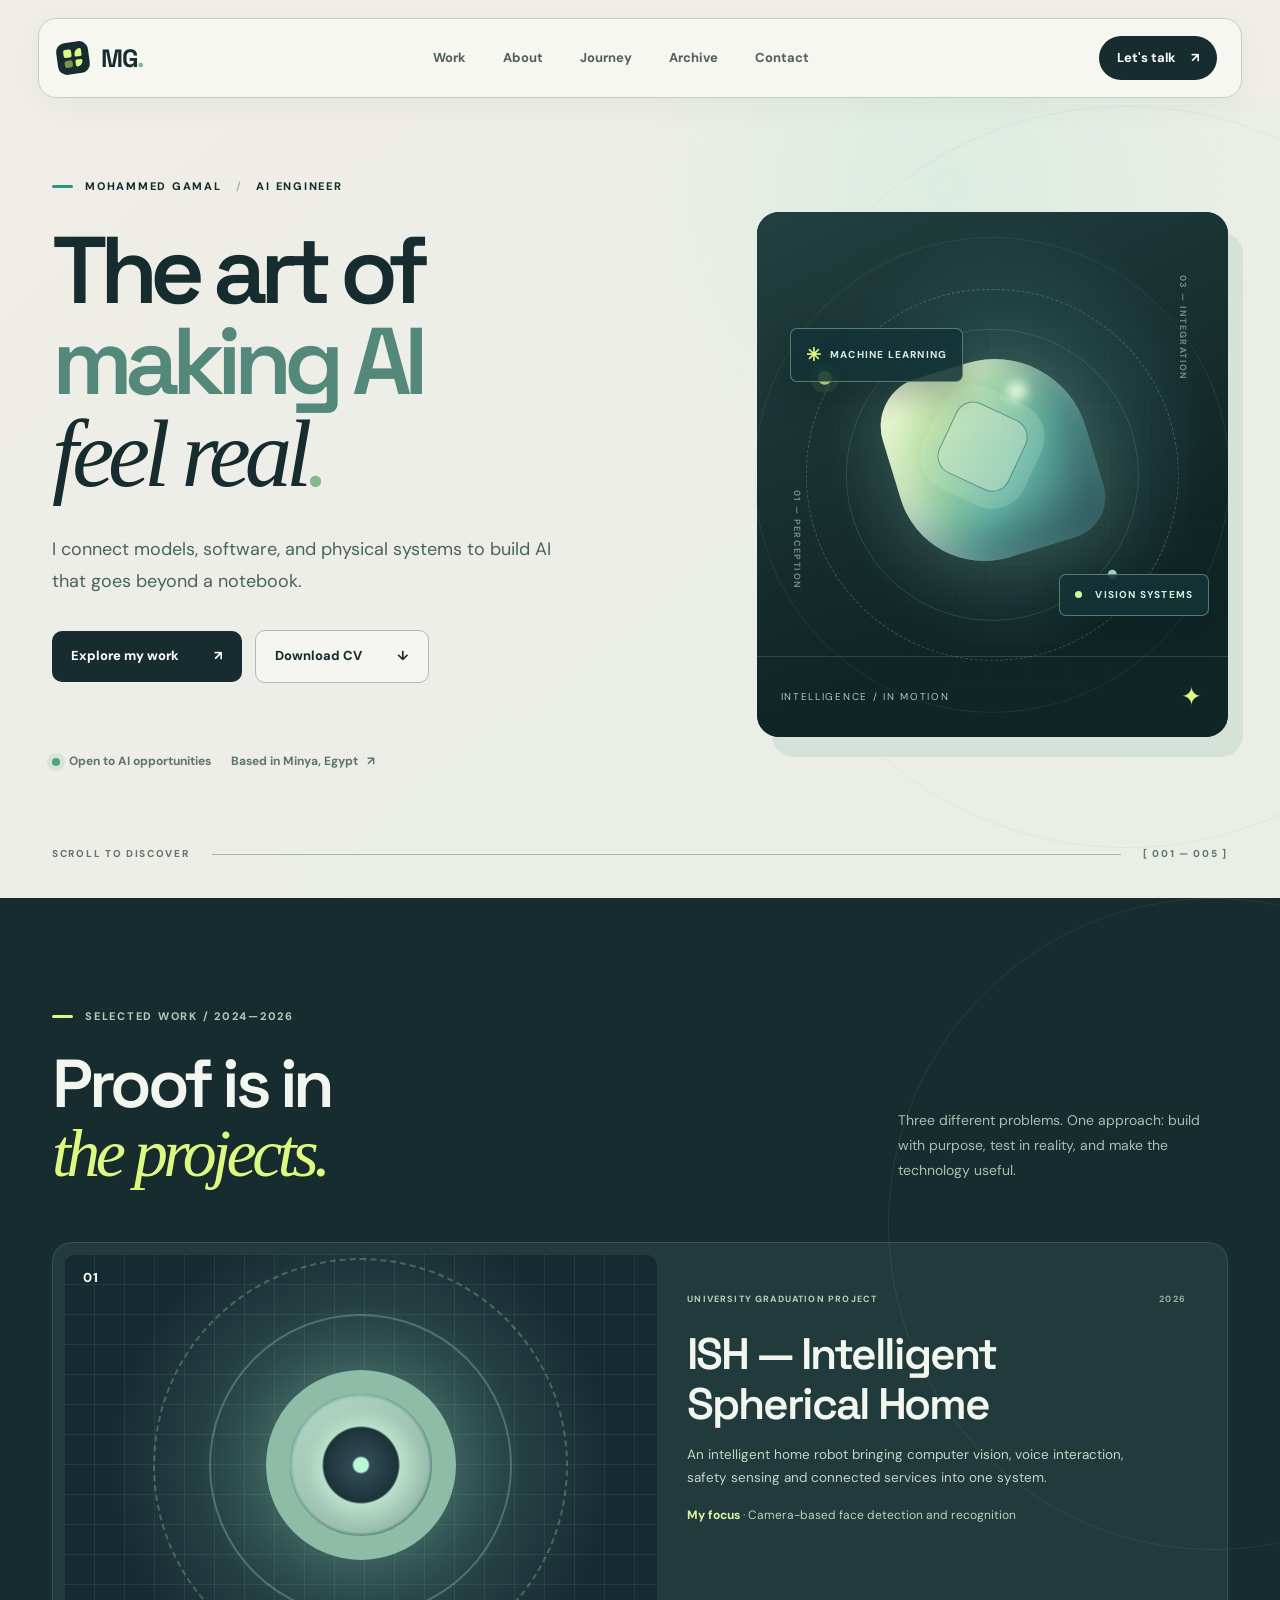
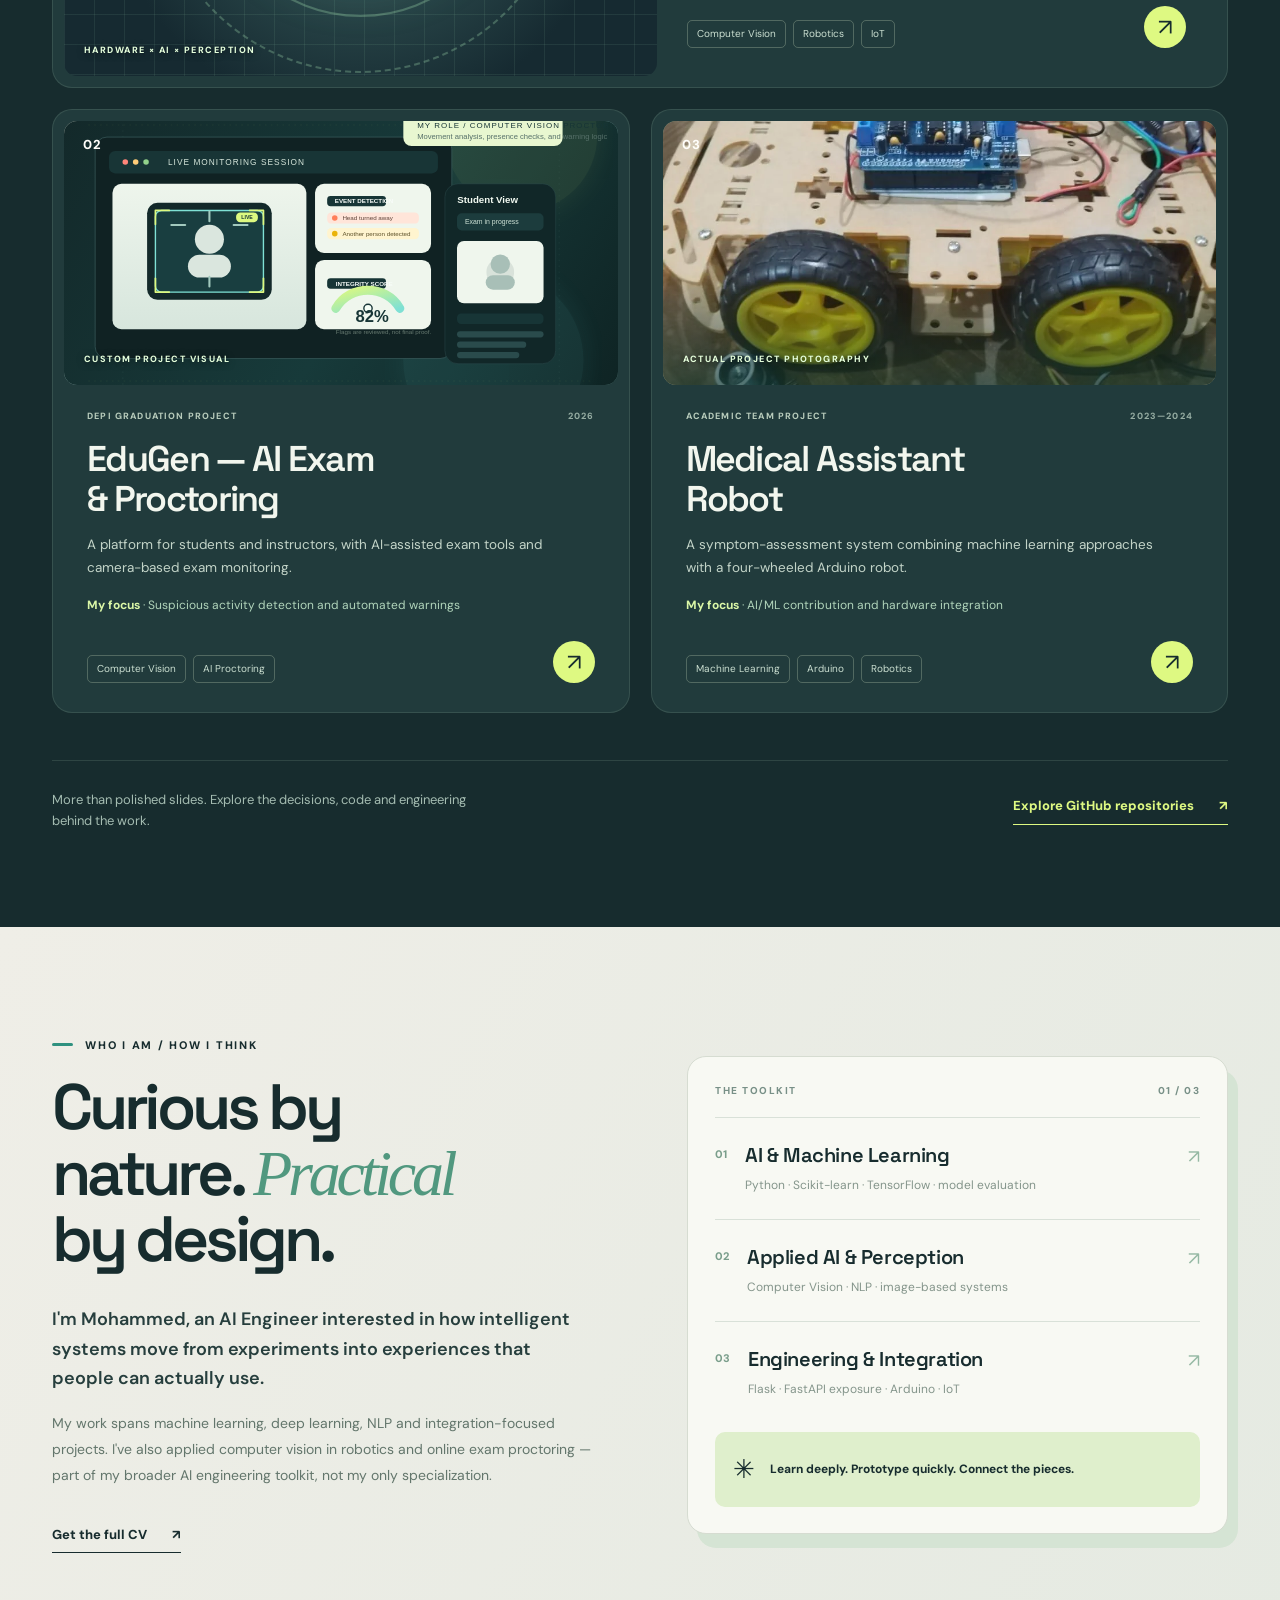
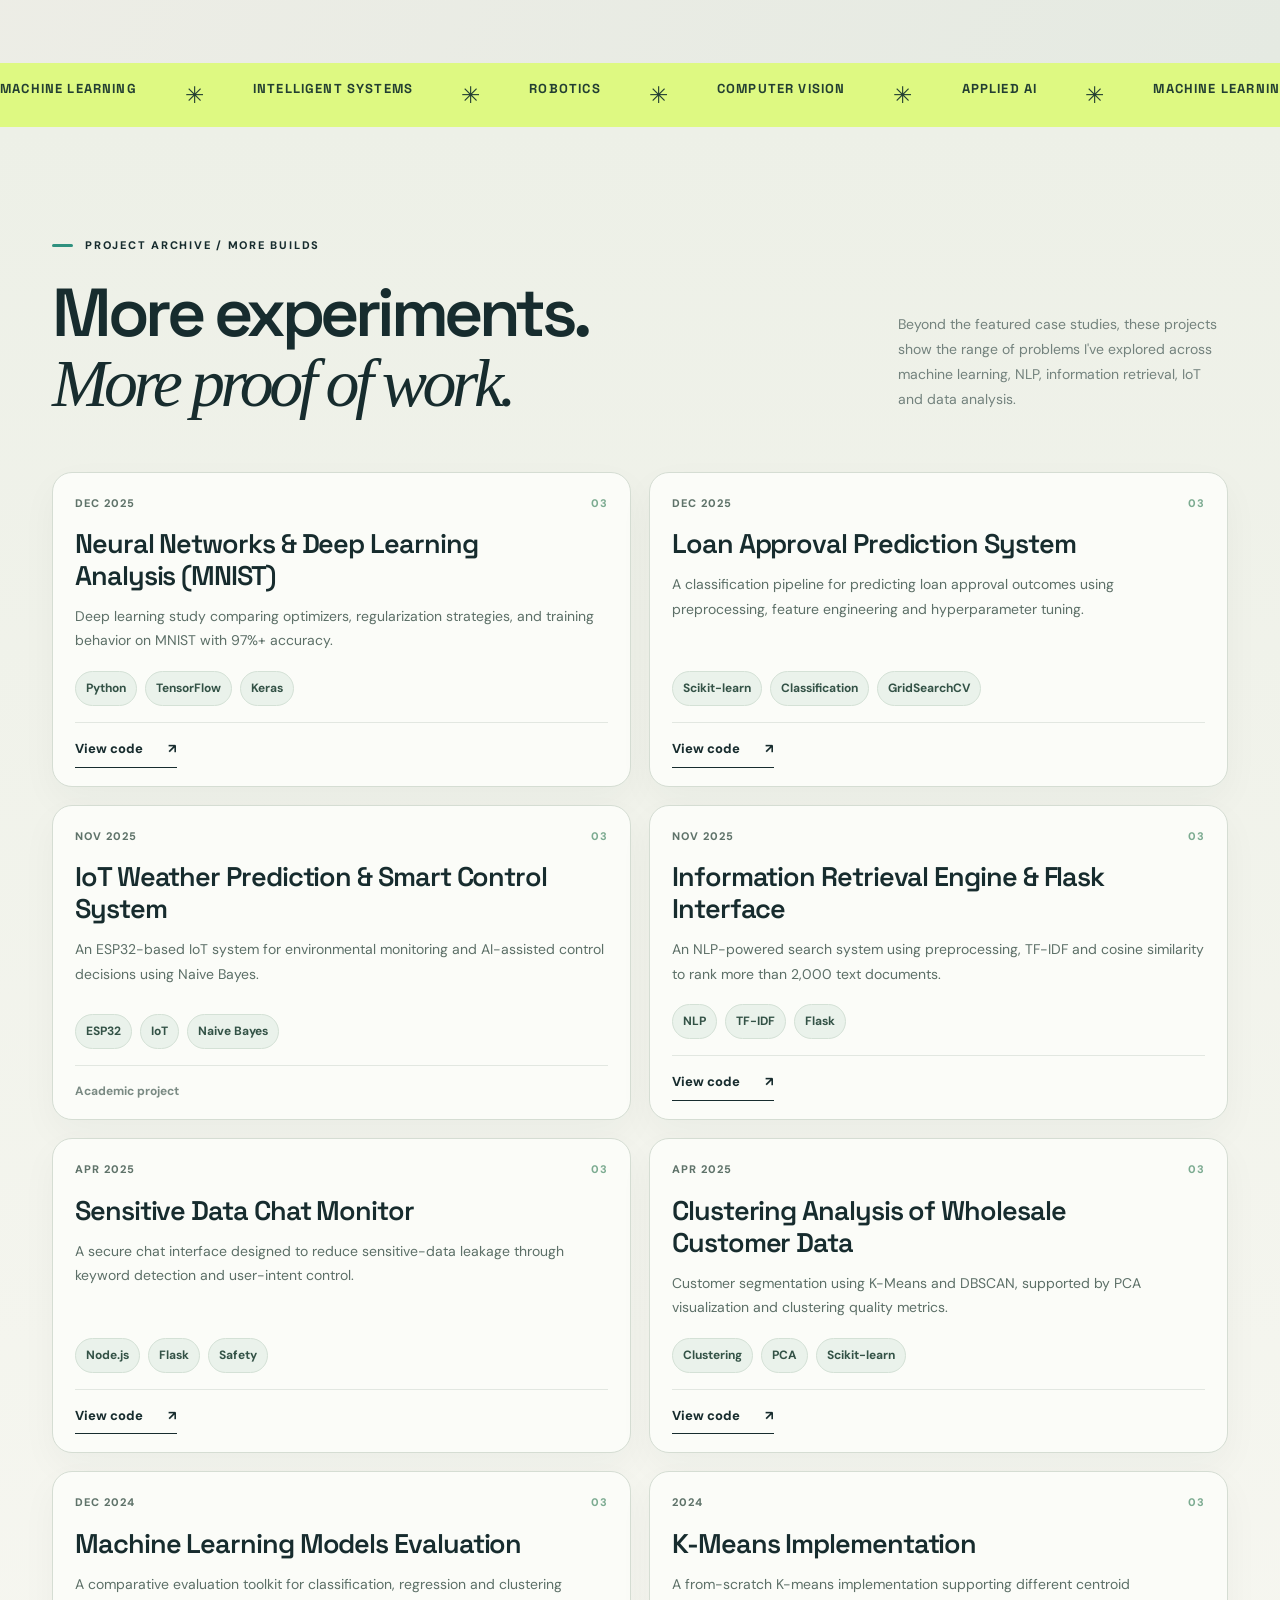
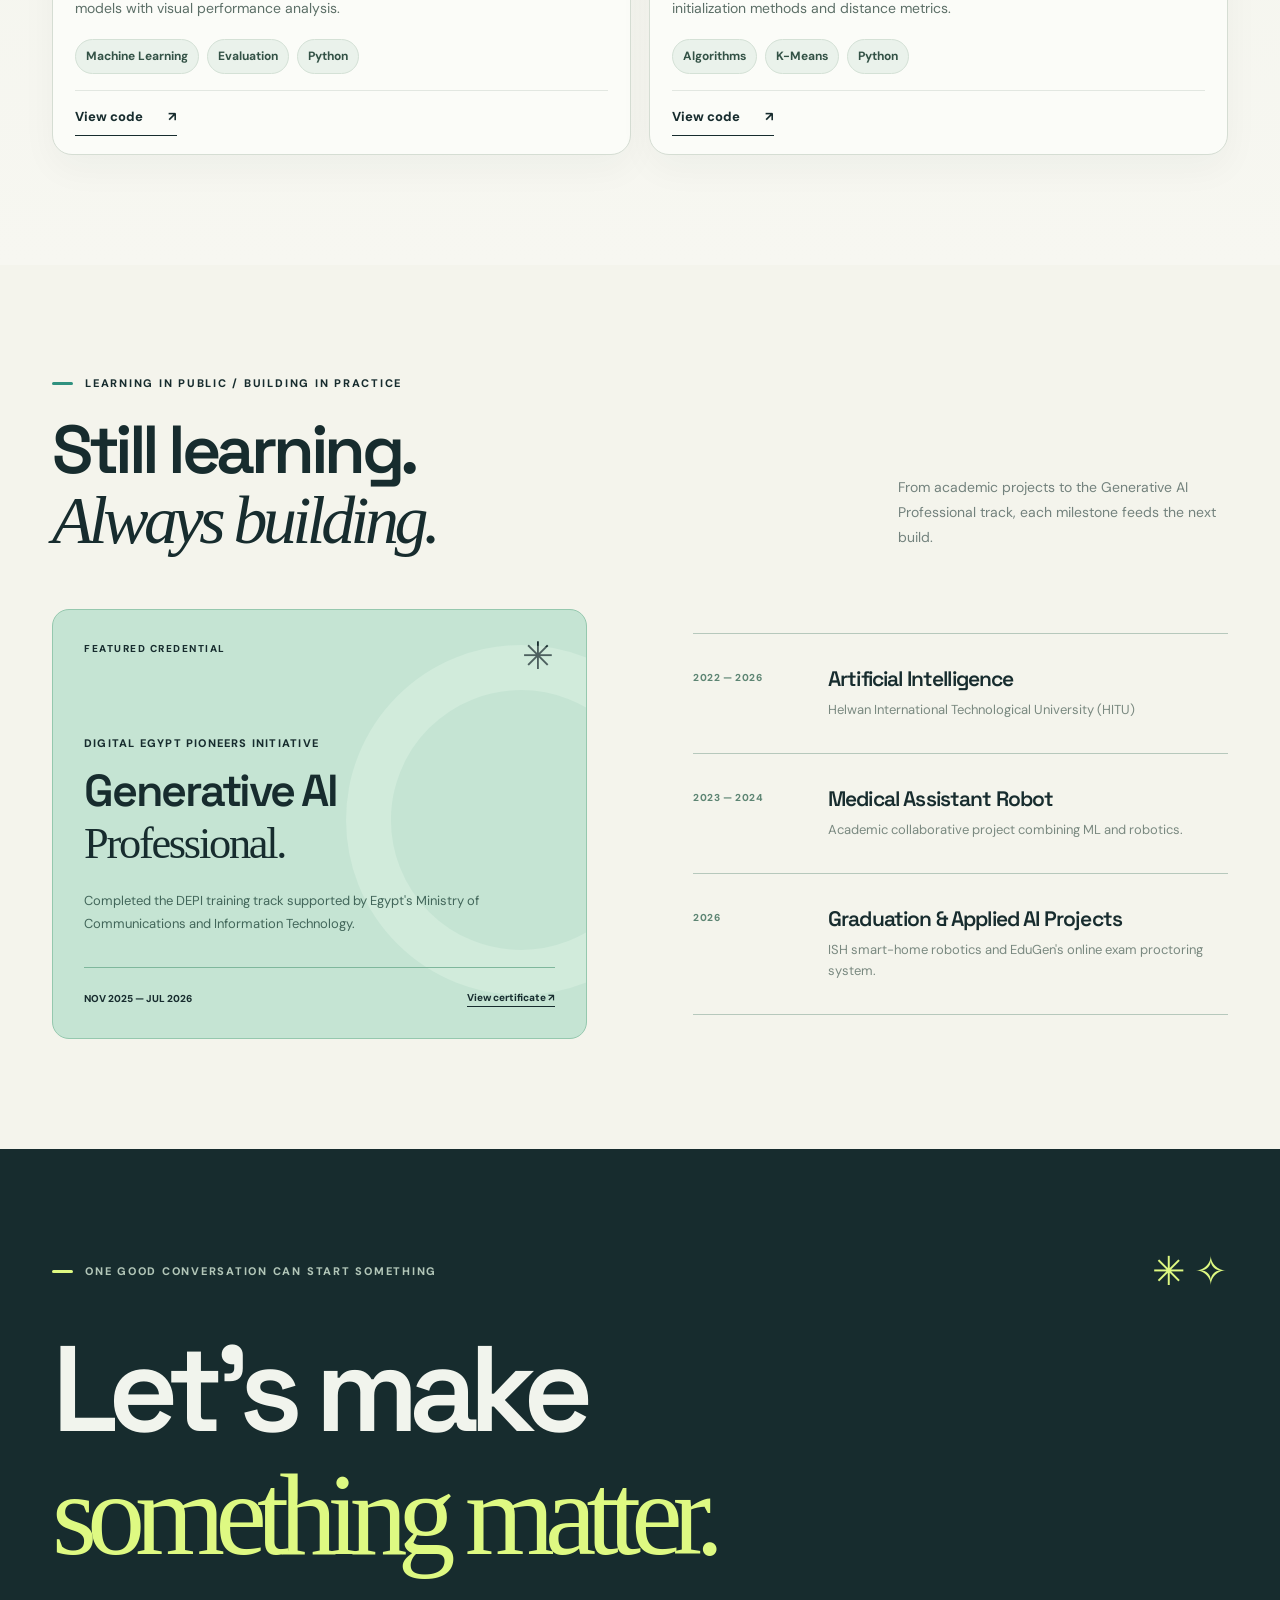
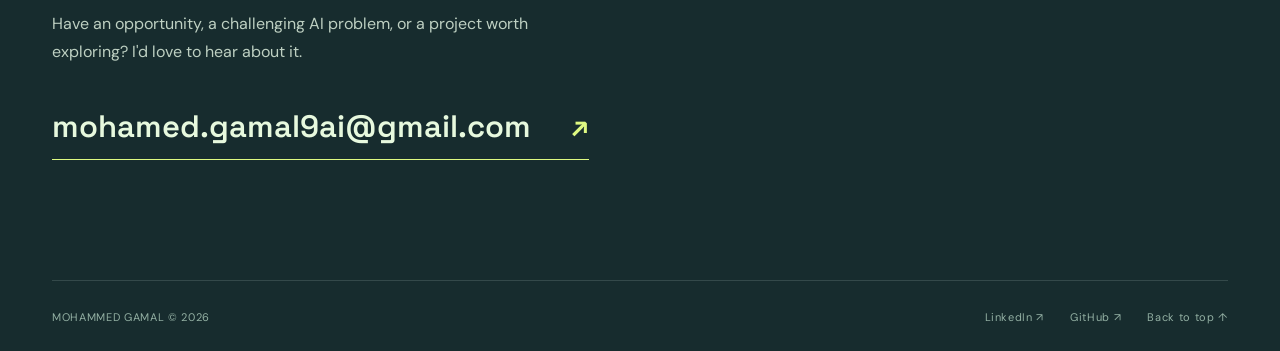
==== index.html @ 8a7399e6 "Add files via upload" ====
<!doctype html>
<html lang="en">
<head>
  <meta charset="utf-8" />
  <meta name="viewport" content="width=device-width, initial-scale=1" />
  <meta name="color-scheme" content="light" />
  <meta name="theme-color" content="#efeee7" />
  <title>Mohammed Gamal — AI Engineer | Selected Work</title>
  <meta name="description" content="Portfolio of Mohammed Gamal, an AI Engineer exploring machine learning, computer vision, applied AI and robotics. Explore ISH, EduGen and Medical Assistant Robot." />
  <meta property="og:title" content="Mohammed Gamal — AI Engineer" />
  <meta property="og:description" content="Making intelligence tangible. Selected projects across machine learning, robotics and applied AI." />
  <link rel="stylesheet" href="styles.css" />
  <script src="script.js" defer></script>
</head>
<body>
  <a href="#main" class="skip-link">Skip to content</a>
  <div class="site-shell" id="top">
    <header class="topbar" id="topbar">
      <a href="#top" class="identity" aria-label="Mohammed Gamal — back to top"><span class="identity-icon" aria-hidden="true"><i></i><i></i><i></i><i></i></span><span>MG<span class="identity-period">.</span></span></a>
      <nav class="main-nav" aria-label="Main navigation" id="main-nav">
        <a href="#work" class="nav-anchor">Work</a>
        <a href="#about" class="nav-anchor">About</a>
        <a href="#journey" class="nav-anchor">Journey</a>
        <a href="#archive" class="nav-anchor">Archive</a>
        <a href="#contact" class="nav-anchor">Contact</a>
      </nav>
      <a class="nav-cta" href="mailto:mohamed.gamal9ai@gmail.com?subject=Let's%20connect%20%E2%80%94%20Portfolio">Let's talk <span aria-hidden="true">↗</span></a>
      <button class="nav-menu" id="nav-menu" type="button" aria-label="Open navigation" aria-expanded="false" aria-controls="main-nav"><span></span><span></span></button>
    </header>

    <main id="main">
      <section class="hero section-pad" aria-labelledby="hero-title">
        <div class="hero-halo" aria-hidden="true"></div>
        <div class="hero-layout content-wrap">
          <div class="hero-copy">
            <p class="eyebrow"><span class="eyebrow-bar" aria-hidden="true"></span> MOHAMMED GAMAL <span class="eyebrow-divider">/</span> AI ENGINEER</p>
            <h1 id="hero-title">The art of<br/><span class="hero-h1-stroke">making AI</span><br/><em>feel real<span class="special-dot">.</span></em></h1>
            <p class="hero-lead">I connect models, software, and physical systems to build AI that goes beyond a notebook.</p>
            <div class="hero-actions"><a class="button button-dark" href="#work">Explore my work <span aria-hidden="true">↗</span></a><a class="button button-ghost" href="assets/Mohammed_Gamal_CV.pdf" download>Download CV <span aria-hidden="true">↓</span></a></div>
            <div class="hero-meta"><span><span class="status-pulse" aria-hidden="true"></span> Open to AI opportunities</span><span>Based in Minya, Egypt <span aria-hidden="true">↗</span></span></div>
          </div>
          <div class="hero-stage" aria-label="Decorative visualization of connected AI capabilities">
            <div class="hero-stage-grid" aria-hidden="true"></div>
            <div class="orbital orbital-one" aria-hidden="true"></div><div class="orbital orbital-two" aria-hidden="true"></div><div class="orbital orbital-three" aria-hidden="true"></div>
            <div class="central-shape" aria-hidden="true"><div class="shape-core"></div><div class="shape-glint"></div></div>
            <div class="stage-node stage-node-topleft"><span class="mini-cross">✳</span> MACHINE LEARNING</div>
            <div class="stage-node stage-node-bottomright"><span class="stage-node-dot"></span> VISION SYSTEMS</div>
            <div class="stage-coordinate stage-coordinate-left">01 — PERCEPTION</div><div class="stage-coordinate stage-coordinate-right">03 — INTEGRATION</div>
            <div class="stage-foot"><span>INTELLIGENCE / IN MOTION</span><span class="stage-symbol">✦</span></div>
          </div>
        </div>
        <div class="hero-baseline content-wrap"><span>SCROLL TO DISCOVER</span><span class="line-arrow" aria-hidden="true"></span><span class="hero-index">[ 001 — 005 ]</span></div>
      </section>

      <section class="work dark-zone section-pad" id="work" aria-labelledby="work-title">
        <div class="content-wrap">
          <div class="section-heading section-heading-light"><div><p class="eyebrow eyebrow-light"><span class="eyebrow-bar"></span> SELECTED WORK / 2024—2026</p><h2 id="work-title">Proof is in<br/><em>the projects.</em></h2></div><p>Three different problems. One approach: build with purpose, test in reality, and make the technology useful.</p></div>
          <div class="project-grid">
            <article class="featured-project feature-hero fade-up">
              <a class="feature-art ish-art" href="projects/ish.html" aria-label="Read ISH case study"><div class="art-grid" aria-hidden="true"></div><img src="https://raw.githubusercontent.com/Mohammed-Gamal-1/ISH-Intelligent-Spherical-Home/main/docs/assets/ish-prototype.jpg" alt="ISH intelligent spherical home robot prototype" loading="lazy" onerror="this.style.display='none'" /><div class="project-art-fallback" aria-hidden="true"><span class="ring ring-a"></span><span class="ring ring-b"></span><span class="device-eye"></span></div><span class="art-numeral">01</span><span class="art-label">HARDWARE × AI × PERCEPTION</span></a>
              <div class="project-info"><div class="project-info-top"><span class="project-label">UNIVERSITY GRADUATION PROJECT</span><span class="project-date">2026</span></div><h3>ISH — Intelligent<br/>Spherical Home</h3><p>An intelligent home robot bringing computer vision, voice interaction, safety sensing and connected services into one system.</p><p class="role-note"><strong>My focus</strong> · Camera-based face detection and recognition</p><div class="project-bottom"><div class="tag-row"><span>Computer Vision</span><span>Robotics</span><span>IoT</span></div><a href="projects/ish.html" class="circle-link" aria-label="See ISH case study">↗</a></div></div>
            </article>
            <article class="featured-project fade-up">
              <a href="projects/edugen.html" class="feature-art proctor-art" aria-label="Read EduGen case study"><img src="assets/edugen-proctoring.svg" alt="EduGen AI proctoring visual showing student monitoring, alerts, and integrity scoring" loading="lazy" /><span class="art-label">CUSTOM PROJECT VISUAL</span><span class="art-numeral">02</span></a>
              <div class="project-info"><div class="project-info-top"><span class="project-label">DEPI GRADUATION PROJECT</span><span class="project-date">2026</span></div><h3>EduGen — AI Exam<br/>& Proctoring</h3><p>A platform for students and instructors, with AI-assisted exam tools and camera-based exam monitoring.</p><p class="role-note"><strong>My focus</strong> · Suspicious activity detection and automated warnings</p><div class="project-bottom"><div class="tag-row"><span>Computer Vision</span><span>AI Proctoring</span></div><a href="projects/edugen.html" class="circle-link" aria-label="See EduGen case study">↗</a></div></div>
            </article>
            <article class="featured-project fade-up">
              <a href="projects/medical.html" class="feature-art medical-art" aria-label="Read Medical Assistant case study"><img src="assets/med-robot-build.webp" alt="Actual four-wheeled Medical Assistant Robot prototype during assembly" loading="lazy" /><span class="art-numeral">03</span><span class="art-label">ACTUAL PROJECT PHOTOGRAPHY</span></a>
              <div class="project-info"><div class="project-info-top"><span class="project-label">ACADEMIC TEAM PROJECT</span><span class="project-date">2023—2024</span></div><h3>Medical Assistant<br/>Robot</h3><p>A symptom-assessment system combining machine learning approaches with a four-wheeled Arduino robot.</p><p class="role-note"><strong>My focus</strong> · AI/ML contribution and hardware integration</p><div class="project-bottom"><div class="tag-row"><span>Machine Learning</span><span>Arduino</span><span>Robotics</span></div><a href="projects/medical.html" class="circle-link" aria-label="See Medical Assistant case study">↗</a></div></div>
            </article>
          </div>
          <div class="work-footer"><p>More than polished slides. Explore the decisions, code and engineering behind the work.</p><a class="inline-link light-link" href="https://github.com/Mohammed-Gamal-1" target="_blank" rel="noopener noreferrer">Explore GitHub repositories <span aria-hidden="true">↗</span></a></div>
        </div>
      </section>

      <section class="about section-pad" id="about" aria-labelledby="about-title"><div class="content-wrap about-layout"><div class="about-intro"><p class="eyebrow"><span class="eyebrow-bar"></span> WHO I AM / HOW I THINK</p><h2 id="about-title">Curious by<br/>nature. <em>Practical</em><br/>by design.</h2><p class="body-large">I'm Mohammed, an AI Engineer interested in how intelligent systems move from experiments into experiences that people can actually use.</p><p>My work spans machine learning, deep learning, NLP and integration-focused projects. I've also applied computer vision in robotics and online exam proctoring — part of my broader AI engineering toolkit, not my only specialization.</p><a class="inline-link" href="assets/Mohammed_Gamal_CV.pdf" download>Get the full CV <span aria-hidden="true">↗</span></a></div><div class="skills-panel fade-up"><div class="skills-panel-top"><span>THE TOOLKIT</span><span>01 / 03</span></div><div class="skill-line"><span>01</span><div><h3>AI & Machine Learning</h3><p>Python · Scikit-learn · TensorFlow · model evaluation</p></div><span class="skill-arrow">↗</span></div><div class="skill-line"><span>02</span><div><h3>Applied AI & Perception</h3><p>Computer Vision · NLP · image-based systems</p></div><span class="skill-arrow">↗</span></div><div class="skill-line"><span>03</span><div><h3>Engineering & Integration</h3><p>Flask · FastAPI exposure · Arduino · IoT</p></div><span class="skill-arrow">↗</span></div><div class="skills-endnote"><span class="sparkle">✳</span><p>Learn deeply. Prototype quickly. Connect the pieces.</p></div></div></div></section>

      <section class="ticker" aria-label="Core interests"><div class="ticker-track" aria-hidden="true">MACHINE LEARNING <b>✳</b> INTELLIGENT SYSTEMS <b>✳</b> ROBOTICS <b>✳</b> COMPUTER VISION <b>✳</b> APPLIED AI <b>✳</b> MACHINE LEARNING <b>✳</b> INTELLIGENT SYSTEMS <b>✳</b> ROBOTICS <b>✳</b> COMPUTER VISION <b>✳</b> APPLIED AI <b>✳</b></div></section>


      <section class="archive section-pad" id="archive" aria-labelledby="archive-title"><div class="content-wrap"><div class="section-heading"><div><p class="eyebrow"><span class="eyebrow-bar"></span> PROJECT ARCHIVE / MORE BUILDS</p><h2 id="archive-title">More experiments.<br/><em>More proof of work.</em></h2></div><p>Beyond the featured case studies, these projects show the range of problems I've explored across machine learning, NLP, information retrieval, IoT and data analysis.</p></div><div class="archive-grid">
<article class="archive-card fade-up"><div class="archive-card-top"><span>Dec 2025</span><span class="archive-count">03</span></div><h3>Neural Networks &amp; Deep Learning Analysis (MNIST)</h3><p>Deep learning study comparing optimizers, regularization strategies, and training behavior on MNIST with 97%+ accuracy.</p><div class="archive-tags"><span>Python</span><span>TensorFlow</span><span>Keras</span></div><div class="archive-actions"><a class="inline-link" href="https://github.com/Mohammed-Gamal-1/Neural_Networks_Tasks" target="_blank" rel="noopener noreferrer">View code <span aria-hidden="true">↗</span></a></div></article>
<article class="archive-card fade-up"><div class="archive-card-top"><span>Dec 2025</span><span class="archive-count">03</span></div><h3>Loan Approval Prediction System</h3><p>A classification pipeline for predicting loan approval outcomes using preprocessing, feature engineering and hyperparameter tuning.</p><div class="archive-tags"><span>Scikit-learn</span><span>Classification</span><span>GridSearchCV</span></div><div class="archive-actions"><a class="inline-link" href="https://github.com/Mohammed-Gamal-1/Loan_Prediction_Project" target="_blank" rel="noopener noreferrer">View code <span aria-hidden="true">↗</span></a></div></article>
<article class="archive-card fade-up"><div class="archive-card-top"><span>Nov 2025</span><span class="archive-count">03</span></div><h3>IoT Weather Prediction &amp; Smart Control System</h3><p>An ESP32-based IoT system for environmental monitoring and AI-assisted control decisions using Naive Bayes.</p><div class="archive-tags"><span>ESP32</span><span>IoT</span><span>Naive Bayes</span></div><div class="archive-actions"><span class="archive-note">Academic project</span></div></article>
<article class="archive-card fade-up"><div class="archive-card-top"><span>Nov 2025</span><span class="archive-count">03</span></div><h3>Information Retrieval Engine &amp; Flask Interface</h3><p>An NLP-powered search system using preprocessing, TF-IDF and cosine similarity to rank more than 2,000 text documents.</p><div class="archive-tags"><span>NLP</span><span>TF-IDF</span><span>Flask</span></div><div class="archive-actions"><a class="inline-link" href="https://github.com/Amr-Belal-77/information-retrieval-gensim" target="_blank" rel="noopener noreferrer">View code <span aria-hidden="true">↗</span></a></div></article>
<article class="archive-card fade-up"><div class="archive-card-top"><span>Apr 2025</span><span class="archive-count">03</span></div><h3>Sensitive Data Chat Monitor</h3><p>A secure chat interface designed to reduce sensitive-data leakage through keyword detection and user-intent control.</p><div class="archive-tags"><span>Node.js</span><span>Flask</span><span>Safety</span></div><div class="archive-actions"><a class="inline-link" href="https://github.com/Amr-Belal-77/sensitive-data-monitor" target="_blank" rel="noopener noreferrer">View code <span aria-hidden="true">↗</span></a></div></article>
<article class="archive-card fade-up"><div class="archive-card-top"><span>Apr 2025</span><span class="archive-count">03</span></div><h3>Clustering Analysis of Wholesale Customer Data</h3><p>Customer segmentation using K-Means and DBSCAN, supported by PCA visualization and clustering quality metrics.</p><div class="archive-tags"><span>Clustering</span><span>PCA</span><span>Scikit-learn</span></div><div class="archive-actions"><a class="inline-link" href="https://github.com/Amr-Belal-77/Wholesale_clustering/tree/main" target="_blank" rel="noopener noreferrer">View code <span aria-hidden="true">↗</span></a></div></article>
<article class="archive-card fade-up"><div class="archive-card-top"><span>Dec 2024</span><span class="archive-count">03</span></div><h3>Machine Learning Models Evaluation</h3><p>A comparative evaluation toolkit for classification, regression and clustering models with visual performance analysis.</p><div class="archive-tags"><span>Machine Learning</span><span>Evaluation</span><span>Python</span></div><div class="archive-actions"><a class="inline-link" href="https://github.com/Amr-Belal-77/Machine-Learning-Models-Evaluation-.git" target="_blank" rel="noopener noreferrer">View code <span aria-hidden="true">↗</span></a></div></article>
<article class="archive-card fade-up"><div class="archive-card-top"><span>2024</span><span class="archive-count">03</span></div><h3>K-Means Implementation</h3><p>A from-scratch K-means implementation supporting different centroid initialization methods and distance metrics.</p><div class="archive-tags"><span>Algorithms</span><span>K-Means</span><span>Python</span></div><div class="archive-actions"><a class="inline-link" href="https://github.com/Amr-Belal-77/K-means-implementation.git" target="_blank" rel="noopener noreferrer">View code <span aria-hidden="true">↗</span></a></div></article>
</div></div></section>

      <section class="journey section-pad" id="journey" aria-labelledby="journey-title"><div class="content-wrap"><div class="section-heading"><div><p class="eyebrow"><span class="eyebrow-bar"></span> LEARNING IN PUBLIC / BUILDING IN PRACTICE</p><h2 id="journey-title">Still learning.<br/><em>Always building.</em></h2></div><p>From academic projects to the Generative AI Professional track, each milestone feeds the next build.</p></div><div class="journey-layout"><div class="credential-card fade-up"><div class="credential-top"><span>FEATURED CREDENTIAL</span><span class="asterisk">✳</span></div><p class="credential-program">DIGITAL EGYPT PIONEERS INITIATIVE</p><h3>Generative AI<br/><em>Professional.</em></h3><p>Completed the DEPI training track supported by Egypt's Ministry of Communications and Information Technology.</p><div class="credential-bottom"><span>NOV 2025 — JUL 2026</span><a href="assets/Mohammed_Gamal_DEPI_Certificate.pdf" target="_blank" rel="noopener noreferrer">View certificate ↗</a></div></div><div class="timeline"><div class="timeline-entry"><div class="time-meta">2022 — 2026</div><div class="time-body"><h3>Artificial Intelligence</h3><p>Helwan International Technological University (HITU)</p></div></div><div class="timeline-entry"><div class="time-meta">2023 — 2024</div><div class="time-body"><h3>Medical Assistant Robot</h3><p>Academic collaborative project combining ML and robotics.</p></div></div><div class="timeline-entry"><div class="time-meta">2026</div><div class="time-body"><h3>Graduation & Applied AI Projects</h3><p>ISH smart-home robotics and EduGen's online exam proctoring system.</p></div></div></div></div></div></section>

      <section class="contact section-pad" id="contact" aria-labelledby="contact-title"><div class="content-wrap contact-content"><div class="contact-top"><p class="eyebrow eyebrow-light"><span class="eyebrow-bar"></span> ONE GOOD CONVERSATION CAN START SOMETHING</p><div class="contact-stars" aria-hidden="true">✳ ✧</div></div><h2 id="contact-title">Let's make<br/><em>something matter.</em></h2><p>Have an opportunity, a challenging AI problem, or a project worth exploring? I'd love to hear about it.</p><a href="mailto:mohamed.gamal9ai@gmail.com?subject=Let's%20connect%20%E2%80%94%20Portfolio" class="contact-email">mohamed.gamal9ai@gmail.com <span aria-hidden="true">↗</span></a><div class="contact-foot"><span>MOHAMMED GAMAL © <span id="year">2026</span></span><div><a target="_blank" rel="noopener noreferrer" href="https://www.linkedin.com/in/m0hammed-gamal/">LinkedIn ↗</a><a target="_blank" rel="noopener noreferrer" href="https://github.com/Mohammed-Gamal-1">GitHub ↗</a><a href="#top">Back to top ↑</a></div></div></div></section>
    </main>
  </div>
</body>
</html>
---- styles.css ----
@import url('https://fonts.googleapis.com/css2?family=DM+Sans:wght@400;500;600;700&family=Space+Grotesk:wght@400;500;600;700&display=swap');
:root{--paper:#efeee7;--paper2:#e8eae1;--ink:#172c2e;--ink2:#21393a;--muted:#687671;--line:#cfd3c9;--lime:#def982;--mint:#acd7c8;--orange:#ffb879;--white:#fffefa;--display:'Space Grotesk','Arial Narrow',Arial,sans-serif;--body:'DM Sans',Arial,sans-serif}
*{box-sizing:border-box}html{scroll-behavior:smooth}body{margin:0;background:var(--paper);color:var(--ink);font-family:var(--body);font-size:16px;line-height:1.6}img{max-width:100%;height:auto}a{color:inherit;text-decoration:none}button{font:inherit}::selection{background:var(--lime);color:var(--ink)}:focus-visible{outline:3px solid #6ca96d;outline-offset:4px}p,h1,h2,h3,h4{margin:0}.content-wrap{width:min(1280px,calc(100% - 104px));margin-inline:auto}.section-pad{padding-block:110px}.skip-link{position:fixed;z-index:500;top:-100px;left:15px;background:var(--lime);padding:10px 16px}.skip-link:focus{top:15px}.site-shell{overflow:hidden}.topbar{position:relative;z-index:30;display:flex;align-items:center;justify-content:space-between;gap:28px;width:min(1310px,calc(100% - 76px));height:80px;margin:18px auto 0;padding:0 24px 0 18px;border:1px solid #c5cec5;border-radius:18px;background:#f7f8f2df;box-shadow:0 7px 34px #1736380b;backdrop-filter:blur(16px)}.identity{font:700 25px/1 var(--display);letter-spacing:-1.4px;display:flex;align-items:center;gap:12px}.identity-period{color:#75b89a}.identity-icon{position:relative;width:32px;height:32px;background:var(--ink);border-radius:9px;display:grid;grid-template-columns:repeat(2,1fr);gap:3px;padding:7px;transform:rotate(-8deg)}.identity-icon i{width:100%;height:100%;background:var(--lime);border-radius:2px}.identity-icon i:nth-child(2){border-radius:7px 2px 2px 2px}.identity-icon i:nth-child(3){opacity:.5}.identity-icon i:nth-child(4){border-radius:2px 2px 7px 2px}.main-nav{display:flex;gap:37px;align-items:center}.main-nav a{font-size:13px;color:#4f605b;font-weight:700;transition:color .2s}.main-nav a:hover{color:var(--ink)}.nav-cta{font-size:13px;font-weight:700;padding:12px 18px;border-radius:99px;background:var(--ink);color:white;transition:transform .2s,background .2s}.nav-cta:hover{background:#315c56;transform:translateY(-2px)}.nav-cta span{margin-left:12px}.nav-menu{display:none;background:transparent;border:0;width:39px;height:39px;cursor:pointer}.nav-menu span{display:block;height:2px;background:var(--ink);margin:7px 0}
/* HERO */
.hero{position:relative;padding-top:80px;padding-bottom:36px;background:radial-gradient(circle at 74% 11%,#dcece1 0,transparent 27%),linear-gradient(140deg,#efeee7,#e9eee7 90%)}.hero-halo{position:absolute;right:-17%;top:1%;width:58%;aspect-ratio:1;border:1px solid #9faeaa22;border-radius:50%;pointer-events:none}.hero-layout{display:grid;grid-template-columns:1.17fr .83fr;gap:40px;align-items:center}.hero-copy{position:relative;z-index:2}.eyebrow{display:flex;align-items:center;gap:12px;letter-spacing:.16em;font-size:11px;line-height:1.5;font-weight:800;text-transform:uppercase}.eyebrow-bar{display:inline-block;width:21px;height:3px;background:#2f917f;border-radius:100px;flex-shrink:0}.eyebrow-divider{opacity:.3;margin:0 2px}.hero h1{font-family:var(--display);font-weight:600;font-size:clamp(66px,7.4vw,116px);line-height:.97;letter-spacing:-.085em;margin:30px 0 33px}.hero-h1-stroke{color:#54887a}.hero h1 em{font-family:Georgia,serif;font-weight:400;letter-spacing:-.065em}.special-dot{color:#80b98c}.hero-lead{font-size:18px;line-height:1.75;color:#49635e;max-width:500px}.hero-actions{display:flex;gap:13px;align-items:center;flex-wrap:wrap;margin-top:33px}.button{display:inline-flex;align-items:center;justify-content:space-between;gap:35px;font-size:13px;font-weight:800;padding:15px 19px;border-radius:10px;transition:transform .2s,background .2s}.button:hover{transform:translateY(-3px)}.button-dark{background:var(--ink);color:white}.button-dark:hover{background:#285456}.button-ghost{border:1px solid #b0bcb3;background:#f5f6f1}.button-ghost:hover{background:white}.hero-meta{display:flex;flex-wrap:wrap;gap:20px;margin-top:69px;font-size:12px;font-weight:700;color:#5e746c}.hero-meta>span{display:inline-flex;align-items:center;gap:9px}.status-pulse{background:#4ea87b;width:8px;height:8px;border-radius:100%;box-shadow:0 0 0 5px #4ea87b22;animation:pulse 2.3s ease-in-out infinite}.hero-stage{position:relative;background:var(--ink);height:min(560px,41vw);min-height:465px;overflow:hidden;border-radius:22px;isolation:isolate;box-shadow:15px 20px 0 #d6e1d7}.hero-stage:before{content:"";inset:0;position:absolute;background:radial-gradient(ellipse at 55% 43%,#2d5556 1%,transparent 52%),linear-gradient(155deg,#21403f,#102526 68%)}.hero-stage-grid{position:absolute;inset:0;background-image:linear-gradient(#b6d4c70c 1px,transparent 1px),linear-gradient(90deg,#b6d4c70c 1px,transparent 1px);background-size:39px 39px;mask-image:radial-gradient(circle at 55% 47%,black,transparent 72%)}.orbital{position:absolute;border:1px solid #9fccc04d;border-radius:50%;top:50%;left:50%;transform:translate(-50%,-50%);aspect-ratio:1}.orbital-one{width:79%;animation:spin 32s linear infinite;border-style:dashed}.orbital-two{width:62%;border-color:#9dcbc22a;animation:spin 27s linear reverse infinite}.orbital-three{width:101%;border-color:#9dcbc219}.orbital-one:after{content:"";position:absolute;left:3%;top:22%;width:14px;height:14px;background:var(--lime);border-radius:50%;box-shadow:0 0 0 8px #def98218}.orbital-two:after{content:"";position:absolute;right:7%;bottom:14%;width:9px;height:9px;background:#a7d8c5;border-radius:50%}.central-shape{width:42%;aspect-ratio:1;position:absolute;left:50%;top:47%;transform:translate(-50%,-50%) rotate(-17deg);border-radius:25% 48% 21% 44%;background:linear-gradient(138deg,#f0ffc0 0%,#b4dca0 27%,#64b3a5 61%,#315e69 100%);box-shadow:0 0 70px #d0ffbc20,inset -30px -30px 40px #21454a6b,inset 18px 15px 36px #ffffff75;animation:shapeFloat 7s ease-in-out infinite}.shape-core{position:absolute;left:28%;top:23%;width:39%;height:39%;border:1px solid #1e5d6088;border-radius:24%;transform:rotate(42deg);background:#d6efd67b;box-shadow:0 0 0 17px #d2efd533}.shape-glint{position:absolute;top:16%;right:23%;height:10%;width:10%;background:#edffe4;border-radius:50%;filter:blur(6px)}.stage-node{position:absolute;z-index:2;background:#143336e0;border:1px solid #9ec4b27d;padding:12px 15px;color:#d4eade;letter-spacing:.12em;font-size:10px;font-weight:800;border-radius:7px;box-shadow:0 15px 30px #07191a44}.stage-node-topleft{left:7%;top:22%}.mini-cross{color:var(--lime);font-size:18px;vertical-align:middle;margin-right:5px}.stage-node-bottomright{right:4%;bottom:23%}.stage-node-dot{display:inline-block;height:7px;width:7px;background:#d6f998;border-radius:50%;margin-right:10px}.stage-coordinate{position:absolute;z-index:2;color:#a0bbb4a6;font-size:9px;letter-spacing:.15em;font-weight:700;writing-mode:vertical-rl}.stage-coordinate-left{top:53%;left:7%}.stage-coordinate-right{top:12%;right:8%}.stage-foot{position:absolute;bottom:0;left:0;right:0;display:flex;align-items:center;justify-content:space-between;padding:20px 24px;border-top:1px solid #ffffff24;color:#b1c8bd;font-size:10px;letter-spacing:.17em}.stage-symbol{font-size:25px;color:var(--lime)}.hero-baseline{display:flex;gap:22px;align-items:center;margin-top:75px;color:#65766e;font-size:10px;font-weight:800;letter-spacing:.17em}.line-arrow{display:block;height:1px;background:#a7b6aa;flex:1}.hero-index{font-variant-numeric:tabular-nums}
/* SHARED */
.section-heading{display:flex;align-items:end;justify-content:space-between;gap:30px;margin-bottom:53px}.section-heading h2,.about h2,.journey h2{font:600 clamp(46px,5.3vw,79px)/1.03 var(--display);letter-spacing:-.066em;margin-top:24px}.section-heading h2 em,.about h2 em,.journey h2 em{font-family:Georgia,serif;font-weight:400}.section-heading>p{max-width:330px;color:#73827d;font-size:14px;line-height:1.8;margin-bottom:6px}.dark-zone{background:#172c2e;color:#f2f6ee}.eyebrow-light{color:#b2c6b8}.eyebrow-light .eyebrow-bar{background:var(--lime)}.section-heading-light>p{color:#a9beb2}.section-heading-light h2 em{color:var(--lime)}
/* WORK */
.work{position:relative;padding-bottom:95px}.work:before{content:"";position:absolute;right:-260px;top:0;width:650px;height:650px;border:1px solid #e9f7c512;border-radius:50%;pointer-events:none}.project-grid{display:grid;grid-template-columns:repeat(2,minmax(0,1fr));gap:21px}.featured-project{border:1px solid #728d8144;background:#213b3c;border-radius:20px;padding:11px;overflow:hidden;min-width:0;transition:transform .3s,border-color .3s}.featured-project:hover{transform:translateY(-5px);border-color:#b7d9a1ad}.feature-hero{grid-column:1/-1;display:grid;grid-template-columns:1.03fr .97fr;min-height:446px}.feature-art{display:block;position:relative;overflow:hidden;height:264px;border-radius:13px;background:#1e4546}.feature-hero .feature-art{height:auto;min-height:417px}.feature-art img{width:100%;height:100%;position:absolute;inset:0;object-fit:cover;transition:transform .6s}.feature-art:hover img{transform:scale(1.045)}.ish-art{background:radial-gradient(circle at center,#3e6563,#162a31 70%)}.ish-art img{object-fit:contain;padding:38px 70px;mix-blend-mode:normal;z-index:1}.ish-art .art-grid{position:absolute;inset:0;background:linear-gradient(#a4dfb617 1px,transparent 1px),linear-gradient(90deg,#a4dfb617 1px,transparent 1px);background-size:30px 30px}.project-art-fallback{position:absolute;inset:0;display:flex;align-items:center;justify-content:center}.ring{position:absolute;border:2px solid #b1f0bd45;border-radius:50%;width:51%;aspect-ratio:1}.ring-b{width:70%;border-style:dashed}.device-eye{width:190px;aspect-ratio:1;border:24px solid #8ebca6;background:radial-gradient(circle,#b9f7d8 7%,#324a54 9%,#1b3239 37%,#badfca 39%,#98bcad 67%,#406f6c 72%);border-radius:50%;box-shadow:0 0 80px #9be5c044,inset 7px 9px 15px #c5efdf77}.art-numeral{position:absolute;z-index:4;top:14px;left:19px;color:#fffefa;font-size:13px;font-weight:800;letter-spacing:.11em}.art-label{position:absolute;z-index:4;bottom:19px;left:20px;color:#e6ffdc;letter-spacing:.16em;font-size:9px;font-weight:800;text-shadow:0 1px 7px #0009}.project-info{padding:24px 23px 18px;display:flex;flex-direction:column;min-height:305px}.feature-hero .project-info{padding:38px 30px 28px}.project-info-top{display:flex;justify-content:space-between;gap:15px;align-items:center;font-size:9px;letter-spacing:.13em;color:#b7cbbb;font-weight:800}.project-date{white-space:nowrap;color:#95aca2}.project-info h3{font:600 clamp(24px,2.8vw,41px)/1.13 var(--display);letter-spacing:-.047em;margin:15px 0 13px}.feature-hero .project-info h3{font-size:clamp(31px,3.45vw,49px);margin-top:23px}.project-info>p{color:#c3d4c8;font-size:13.5px;line-height:1.75;max-width:470px}.project-info>p.role-note{margin-top:15px;color:#b1d5bb;font-size:12px}.role-note strong{color:#dbf7a7}.project-bottom{margin-top:auto;padding-top:25px;display:flex;align-items:end;justify-content:space-between;gap:12px}.tag-row{display:flex;flex-wrap:wrap;gap:7px}.tag-row span{border:1px solid #b9cbb151;padding:5px 9px;border-radius:5px;font-size:10px;color:#cbdfd1;white-space:nowrap}.circle-link{flex-shrink:0;display:grid;place-items:center;width:42px;height:42px;background:var(--lime);color:var(--ink);border-radius:50%;font-size:23px;font-weight:400;transition:transform .2s}.circle-link:hover{transform:rotate(45deg)}.medical-art{background:#7f9b80}.medical-art img{object-position:50% 53%}.medical-art:after{position:absolute;inset:0;content:"";background:linear-gradient(0deg,#0e3329a9,transparent 40%)}.proctor-art{background:#c7dcdf;display:grid;place-items:center}.proctor-art:before{content:"";position:absolute;inset:0;background:radial-gradient(circle at 10% 1%,#f3f5e3,transparent 55%),linear-gradient(140deg,#bbd9db,#6d9c99);opacity:.92}.concept-tag{position:absolute;bottom:14px;left:14px;z-index:3;font-size:9px;letter-spacing:.09em;color:#214847;background:#e7f1eabf;padding:5px 8px;border-radius:3px;font-weight:800}.monitor-shell{width:70%;max-width:400px;aspect-ratio:1.7;background:#183537;position:relative;z-index:2;border:6px solid #e1e9e1;border-radius:12px;box-shadow:14px 20px 40px #19383840;transform:rotate(-5deg);padding:13px}.monitor-top{display:flex;justify-content:space-between;color:#b1ccc5;font-size:8px;letter-spacing:.13em}.live-dot{color:#f7a9a1}.monitor-face{position:absolute;inset:39px 24% 38px 24%;background:#315d60;border-radius:6px;overflow:hidden;display:flex;align-items:center;justify-content:center}.face-silhouette{position:absolute;inset:0;display:flex;justify-content:center;align-items:center;flex-direction:column}.face-head{width:29%;height:38%;background:#8dc1b1;border-radius:48% 48% 43% 43%;z-index:1;transform:translateY(12%)}.face-shoulders{width:72%;height:47%;border-radius:55% 55% 0 0;background:#74ae9e}.face-frame{position:absolute;width:72%;height:76%;inset:12% 14%;border:1px dashed #d7ffa9}.face-frame i{position:absolute;width:13px;height:13px;border-color:var(--lime);border-style:solid;border-width:0}.face-frame i:nth-child(1){left:-1px;top:-1px;border-top-width:3px;border-left-width:3px}.face-frame i:nth-child(2){right:-1px;top:-1px;border-top-width:3px;border-right-width:3px}.face-frame i:nth-child(3){left:-1px;bottom:-1px;border-bottom-width:3px;border-left-width:3px}.face-frame i:nth-child(4){right:-1px;bottom:-1px;border-bottom-width:3px;border-right-width:3px}.monitor-alert{position:absolute;bottom:14px;left:14px;right:14px;background:#f1cead;color:#7a4028;display:flex;align-items:center;gap:7px;border-radius:4px;font-size:8px;font-weight:800;padding:7px 10px}.monitor-alert span{margin-left:auto}.alert-led{width:7px;height:7px;background:#e95e45;border-radius:50%}.monitor-bars{position:absolute;top:45%;left:12px;display:flex;gap:4px;align-items:center}.monitor-bars i{display:block;background:#b8dbb0;width:3px;height:9px;border-radius:3px}.monitor-bars i:nth-child(2n){height:16px}.monitor-bars i:nth-child(3n){height:5px}.work-footer{display:flex;justify-content:space-between;gap:30px;align-items:center;border-top:1px solid #69867d46;margin-top:47px;padding-top:29px}.work-footer p{max-width:440px;color:#a4bcb1;font-size:13px}.inline-link{font-weight:800;white-space:nowrap;display:inline-flex;gap:25px;align-items:center;border-bottom:1px solid var(--ink);font-size:13px;padding:0 0 7px}.inline-link:hover span{transform:translate(3px,-3px)}.inline-link span{transition:transform .2s}.light-link{color:var(--lime);border-color:var(--lime)}
/* ABOUT */
.about{background:linear-gradient(120deg,#efeee7,#e5eae2)}.about-layout{display:grid;grid-template-columns:1fr 1fr;gap:8%;align-items:center}.about h2{margin-top:22px;font-size:clamp(49px,5vw,75px);margin-bottom:32px}.about h2 em{color:#51987f}.about-intro>p:not(.eyebrow){color:#63766c;line-height:1.85;max-width:550px;font-size:14px;margin-bottom:17px}.about-intro>p.body-large{font-size:18px;line-height:1.65;font-weight:600;color:#263e3d}.about-intro .inline-link{margin-top:19px}.skills-panel{background:#f8f9f3;border:1px solid #d6dcd1;border-radius:19px;box-shadow:10px 14px 0 #d5e4d4;padding:26px 27px}.skills-panel-top{display:flex;justify-content:space-between;color:#789087;font-size:10px;letter-spacing:.15em;font-weight:800;margin:0 0 18px}.skill-line{display:flex;align-items:start;gap:18px;padding:24px 0;border-top:1px solid #d9e1d8}.skill-line>span:first-child{color:#7a9e8b;font-weight:800;font-size:11px;padding-top:4px}.skill-line>div{flex:1}.skill-line h3{font:600 20px/1.3 var(--display);letter-spacing:-.02em}.skill-line p{font-size:12px;color:#84958b;margin-top:7px;line-height:1.7}.skill-arrow{font-size:19px;color:#95b9a4}.skills-endnote{display:flex;align-items:center;gap:15px;background:#dfefcc;padding:17px 18px;border-radius:10px;margin-top:8px}.skills-endnote .sparkle{font-size:26px}.skills-endnote p{font-size:12px;font-weight:700}.ticker{overflow:hidden;background:var(--lime);padding:17px 0;color:#233f32}.ticker-track{display:flex;gap:20px;width:max-content;white-space:nowrap;font:700 13px var(--display);letter-spacing:.09em;animation:ticker 35s linear infinite}.ticker-track b{margin:0 28px;font-size:23px;font-weight:400}
/* JOURNEY */
.journey{background:#f4f4ec}.journey-layout{display:grid;grid-template-columns:1fr 1fr;gap:9%;align-items:center}.credential-card{background:#c5e4d3;border:1px solid #95c8ae;border-radius:17px;min-height:430px;padding:31px;display:flex;flex-direction:column;position:relative;overflow:hidden}.credential-card:after{content:"";position:absolute;width:260px;height:260px;border:45px solid #f1fff33f;border-radius:50%;right:-110px;top:35px;pointer-events:none}.credential-top{display:flex;justify-content:space-between;align-items:start;letter-spacing:.15em;font-size:10px;font-weight:800}.asterisk{font-size:38px;font-weight:400;line-height:.8}.credential-program{font-size:11px;letter-spacing:.11em;font-weight:800;margin-top:63px;z-index:1}.credential-card h3{font:600 clamp(29px,3.5vw,48px)/1.13 var(--display);letter-spacing:-.05em;margin-top:14px;z-index:1}.credential-card h3 em{font:normal .99em Georgia,serif}.credential-card>p:not(.credential-program){max-width:450px;color:#42665a;font-size:13px;margin-top:20px;line-height:1.8;z-index:1}.credential-bottom{border-top:1px solid #7fb79c;display:flex;justify-content:space-between;align-items:center;gap:14px;margin-top:auto;padding-top:22px;font-size:10px;font-weight:800;z-index:1}.credential-bottom a{border-bottom:1px solid currentColor}.timeline{border-top:1px solid #b6c8bc}.timeline-entry{display:grid;grid-template-columns:110px 1fr;gap:25px;padding:32px 0;border-bottom:1px solid #b6c8bc}.time-meta{font-size:10px;font-weight:800;color:#5d8573;letter-spacing:.06em;padding-top:4px}.time-body h3{font:600 21px/1.2 var(--display);letter-spacing:-.04em}.time-body p{font-size:13px;color:#7a8980;margin-top:9px}
/* CONTACT */
.contact{background:var(--ink);color:#f1f4ed;padding-bottom:24px}.contact-top{display:flex;justify-content:space-between}.contact-stars{font-size:40px;color:var(--lime);line-height:.6}.contact h2{font:600 clamp(66px,9.5vw,144px)/.97 var(--display);letter-spacing:-.08em;margin:48px 0 28px}.contact h2 em{font:normal .95em Georgia,serif;color:var(--lime)}.contact-content>p{max-width:520px;color:#bed0c2;font-size:16px;line-height:1.75}.contact-email{display:inline-flex;align-items:center;gap:40px;font:600 clamp(17px,2.5vw,31px)/1.3 var(--display);margin-top:40px;padding-bottom:13px;border-bottom:1px solid var(--lime);color:#e7f9de;overflow-wrap:anywhere}.contact-email span{color:var(--lime);font-size:29px;transition:transform .2s}.contact-email:hover span{transform:translate(4px,-4px)}.contact-foot{border-top:1px solid #5f777366;margin-top:120px;padding-top:28px;display:flex;justify-content:space-between;gap:20px;font-size:11px;color:#93b0a3;letter-spacing:.06em}.contact-foot div{display:flex;gap:26px}.contact-foot a:hover{color:var(--lime)}
/* project detail pages */
.detail-topbar{margin-bottom:25px}.detail-hero{background:#e6ece5;padding-top:70px;padding-bottom:90px}.detail-hero-inner{position:relative}.back-link{display:inline-flex;gap:15px;align-items:center;font-size:12px;font-weight:800;color:#477564;border-bottom:1px solid #82ae95;padding-bottom:7px}.detail-eyebrow{margin-top:56px}.detail-hero h1{font:600 clamp(60px,8vw,115px)/1.03 var(--display);letter-spacing:-.075em;max-width:1050px;margin:24px 0}.detail-hero h1 em{font:normal .97em Georgia,serif;color:#4d8b7b}.detail-subtitle{max-width:690px;color:#567068;font-size:18px;line-height:1.75}.detail-meta{display:flex;flex-wrap:wrap;gap:36px;margin-top:40px;padding-top:24px;border-top:1px solid #b4c9b9}.detail-meta div{display:flex;flex-direction:column;gap:5px}.detail-meta strong{font-size:11px;letter-spacing:.1em}.detail-meta span{font-size:13px;color:#607b6d}.detail-content{padding:90px 0;background:#f4f4ef}.case-grid{display:grid;grid-template-columns:1fr 1fr;gap:11%;margin-bottom:74px}.case-grid h2{font:600 clamp(34px,4.1vw,60px)/1.12 var(--display);letter-spacing:-.05em}.case-grid h2 em{font:normal .98em Georgia,serif;color:#4d8b7b}.case-grid p{font-size:15px;line-height:1.85;color:#526861}.case-label{font-size:10px;letter-spacing:.17em;color:#5a8673;font-weight:800;margin-bottom:14px}.case-visual{border-radius:21px;background:#d6e7df;position:relative;min-height:430px;overflow:hidden;display:grid;place-items:center}.case-visual.photo{background:#4e7670}.case-visual.photo img{object-fit:contain;width:100%;max-height:560px;padding:35px}.case-visual.photo.cover{background:#1c3235}.case-visual.photo.cover img{max-height:630px}.case-visual.gradient-visual{background:radial-gradient(circle at center,#397d72,#193333 72%)}.case-visual.gradient-visual img{max-height:550px;width:80%;object-fit:contain}.case-visual small{position:absolute;left:25px;bottom:22px;color:#fff;font-size:10px;letter-spacing:.1em;font-weight:800;background:#122b2ba9;padding:8px 10px;border-radius:5px}.case-work{display:grid;grid-template-columns:1fr 1.2fr;gap:12%;padding:80px 0;border-bottom:1px solid #c8d2c8}.case-work h2{font:600 clamp(32px,3.5vw,54px)/1.15 var(--display);letter-spacing:-.05em}.case-work ul{padding:0;margin:0;list-style:none}.case-work li{font-size:15px;color:#526861;line-height:1.8;padding:18px 0;border-top:1px solid #d0d9ce}.case-work li:before{content:'↗';color:#378c74;font-weight:800;margin-right:14px}.tech-stack{display:flex;flex-wrap:wrap;gap:9px;margin-top:20px}.tech-stack span{font-size:12px;font-weight:700;background:#e2ede3;padding:8px 11px;border:1px solid #c8d8cb;border-radius:7px}.case-links{display:flex;gap:12px;flex-wrap:wrap;margin-top:44px}.next-case{background:var(--ink);color:var(--white);padding:60px 0}.next-case-inner{display:flex;align-items:center;justify-content:space-between;gap:20px}.next-case p{color:#b7c6b9;font-size:11px;letter-spacing:.15em;font-weight:800}.next-case h2{font:600 clamp(36px,4vw,60px)/1.15 var(--display);letter-spacing:-.045em;margin-top:10px}.next-case a{background:var(--lime);width:64px;height:64px;border-radius:50%;display:grid;place-items:center;color:var(--ink);font-size:27px}.detail-footer{background:#172c2e;color:#b3cbbb;padding:20px 0;font-size:12px}.detail-footer .content-wrap{display:flex;justify-content:space-between}.detail-footer a:hover{color:var(--lime)}
.fade-up{opacity:0;transform:translateY(20px);transition:opacity .7s ease,transform .7s ease}.fade-up.is-visible{opacity:1;transform:none}
@keyframes spin{to{transform:translate(-50%,-50%) rotate(360deg)}}@keyframes shapeFloat{50%{transform:translate(-50%,-54%) rotate(-11deg)}}@keyframes pulse{50%{box-shadow:0 0 0 9px #4ea87b08}}@keyframes ticker{to{transform:translateX(-50%)}}
@media(max-width:1100px){.content-wrap{width:min(100% - 60px,1280px)}.hero h1{font-size:clamp(55px,7.4vw,90px)}.hero-layout{gap:25px}.project-info h3{font-size:30px}.about-layout{gap:5%}.project-art-fallback .device-eye{width:120px}}
@media(max-width:780px){.content-wrap{width:calc(100% - 36px)}.section-pad{padding-block:72px}.topbar{height:67px;width:calc(100% - 28px);margin-top:10px;padding:0 14px}.main-nav{position:absolute;top:75px;left:0;right:0;background:#f6f8f3;border:1px solid #c2d0c8;box-shadow:0 18px 24px #1736381c;border-radius:12px;display:none;flex-direction:column;gap:0;align-items:stretch;padding:10px}.main-nav.is-open{display:flex}.main-nav a{padding:13px 15px}.nav-cta{margin-left:auto;padding:10px 12px}.nav-menu{display:block}.hero{padding-top:63px}.hero-layout{grid-template-columns:1fr;gap:42px}.hero h1{font-size:clamp(58px,12.5vw,92px);margin-top:21px}.hero-stage{height:410px;min-height:0;box-shadow:8px 10px 0 #d6e1d7}.hero-meta{margin-top:40px}.hero-baseline{margin-top:55px}.section-heading{align-items:start;flex-direction:column;gap:20px;margin-bottom:35px}.section-heading>p{max-width:600px}.feature-hero{grid-template-columns:1fr;min-height:0}.feature-hero .feature-art{height:320px;min-height:0}.feature-hero .project-info{padding:27px 22px 23px;min-height:330px}.project-grid{gap:16px}.featured-project:not(.feature-hero) .project-info{min-height:350px}.about-layout,.journey-layout{grid-template-columns:1fr;gap:45px}.about h2{font-size:clamp(46px,9vw,72px)}.skills-panel{max-width:650px}.journey-layout{gap:40px}.contact h2{font-size:clamp(58px,12vw,95px)}.contact-foot{margin-top:90px}.case-grid,.case-work{grid-template-columns:1fr;gap:25px}.case-work{padding:60px 0}.detail-hero h1{font-size:clamp(55px,11vw,93px)}}
@media(max-width:530px){.hero h1{font-size:clamp(52px,12.5vw,74px)}.hero-lead{font-size:16px}.hero-stage{height:360px}.stage-node{font-size:8px;padding:9px}.stage-node-bottomright{bottom:21%}.stage-coordinate{font-size:7px}.hero-stage .central-shape{width:48%}.hero-baseline{gap:11px}.project-grid{grid-template-columns:1fr}.feature-hero{grid-column:auto}.feature-hero .feature-art{height:274px}.feature-hero .project-info{min-height:305px}.feature-hero .project-info h3{font-size:32px}.featured-project:not(.feature-hero) .project-info{min-height:290px}.feature-art{height:252px}.project-info{padding:21px}.work-footer{flex-direction:column;align-items:start}.about h2{font-size:46px}.skills-panel{padding:21px 17px}.credential-card{min-height:410px;padding:24px}.credential-bottom{flex-direction:column;align-items:start}.timeline-entry{grid-template-columns:1fr;gap:4px;padding:24px 0}.contact h2{font-size:clamp(47px,11vw,70px)}.contact-email{font-size:clamp(14px,4vw,22px);gap:10px}.contact-foot{flex-direction:column;gap:23px}.contact-foot div{gap:16px;flex-wrap:wrap}.detail-meta{gap:20px}.case-visual{min-height:300px}.case-visual.photo img{max-height:450px}.next-case h2{font-size:36px}.next-case a{width:54px;height:54px}.hero-meta{gap:12px}.nav-cta span{display:none}}
@media(prefers-reduced-motion:reduce){*,*::before,*::after{animation-duration:.01ms!important;transition-duration:.01ms!important;scroll-behavior:auto!important}.fade-up{opacity:1;transform:none}}


/* archive section */
.archive{background:linear-gradient(180deg,#edf0e7 0%, #f7f7f1 100%)}
.archive-grid{display:grid;grid-template-columns:repeat(2,minmax(0,1fr));gap:18px}
.archive-card{background:#fbfcf8;border:1px solid #d5ddd3;border-radius:20px;padding:22px 22px 18px;display:flex;flex-direction:column;min-height:250px;box-shadow:0 14px 36px rgba(17,42,44,.04);transition:transform .25s,border-color .25s,box-shadow .25s}
.archive-card:hover{transform:translateY(-4px);border-color:#9bc3ac;box-shadow:0 18px 42px rgba(17,42,44,.08)}
.archive-card-top{display:flex;justify-content:space-between;align-items:center;color:#5f736a;font-size:11px;font-weight:800;letter-spacing:.09em;text-transform:uppercase;margin-bottom:16px}
.archive-count{color:#7cab91}
.archive-card h3{font:600 27px/1.18 var(--display);letter-spacing:-.04em;margin-bottom:12px;max-width:95%}
.archive-card p{color:#5c6f67;font-size:14px;line-height:1.75;flex:1}
.archive-tags{display:flex;flex-wrap:wrap;gap:8px;margin-top:18px}
.archive-tags span{font-size:12px;font-weight:700;background:#eaf2eb;border:1px solid #d4e1d6;padding:7px 10px;border-radius:999px;color:#335246}
.archive-actions{display:flex;align-items:center;justify-content:space-between;gap:14px;margin-top:16px;padding-top:16px;border-top:1px solid #e2e7e1}
.archive-note{font-size:12px;color:#7a8a83;font-weight:700}
.case-visual-svg{background:#112728;padding:24px}
.case-visual-svg img{display:block;width:100%;height:auto;max-height:560px;object-fit:contain;border-radius:18px}
.proctor-art{background:#112728}
.proctor-art img{object-fit:cover;padding:0;position:absolute;inset:0;width:100%;height:100%}
@media(max-width:780px){.archive-grid{grid-template-columns:1fr}.archive-card{min-height:0}.archive-card h3{font-size:24px}}
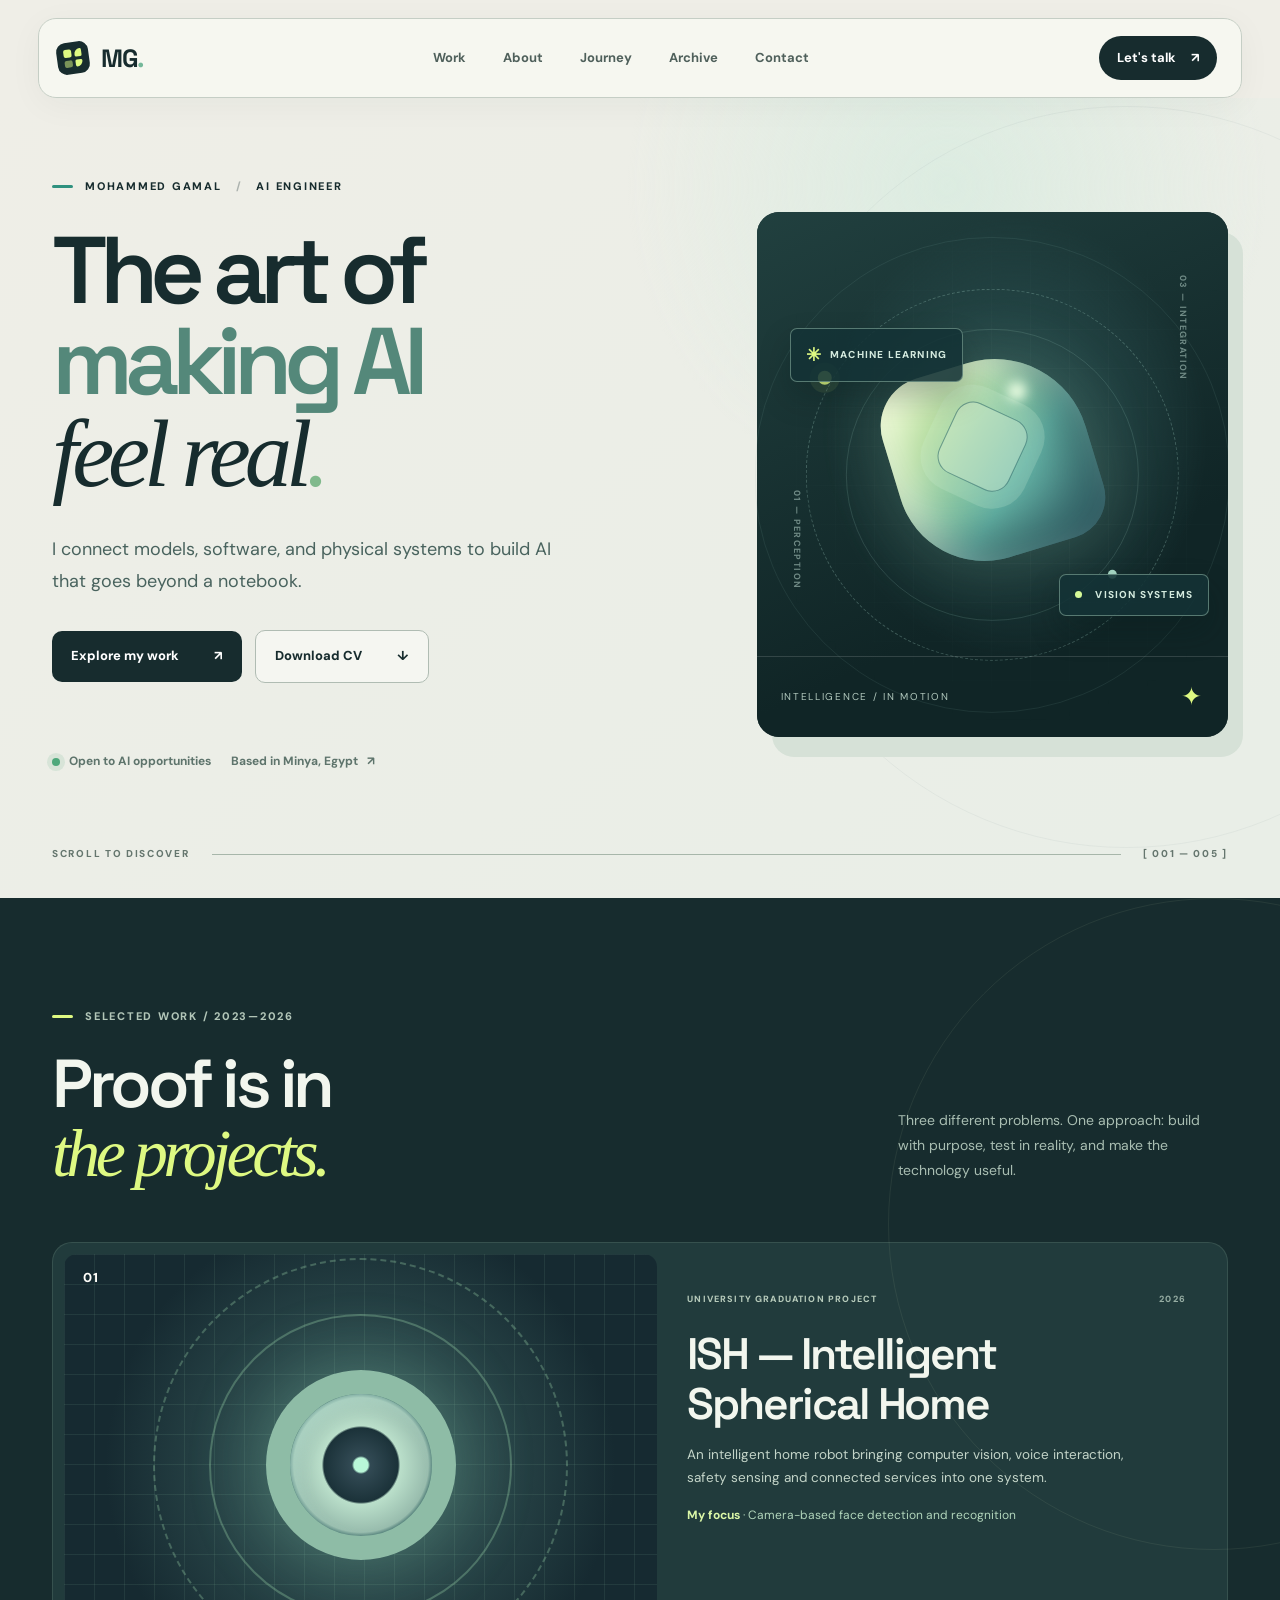
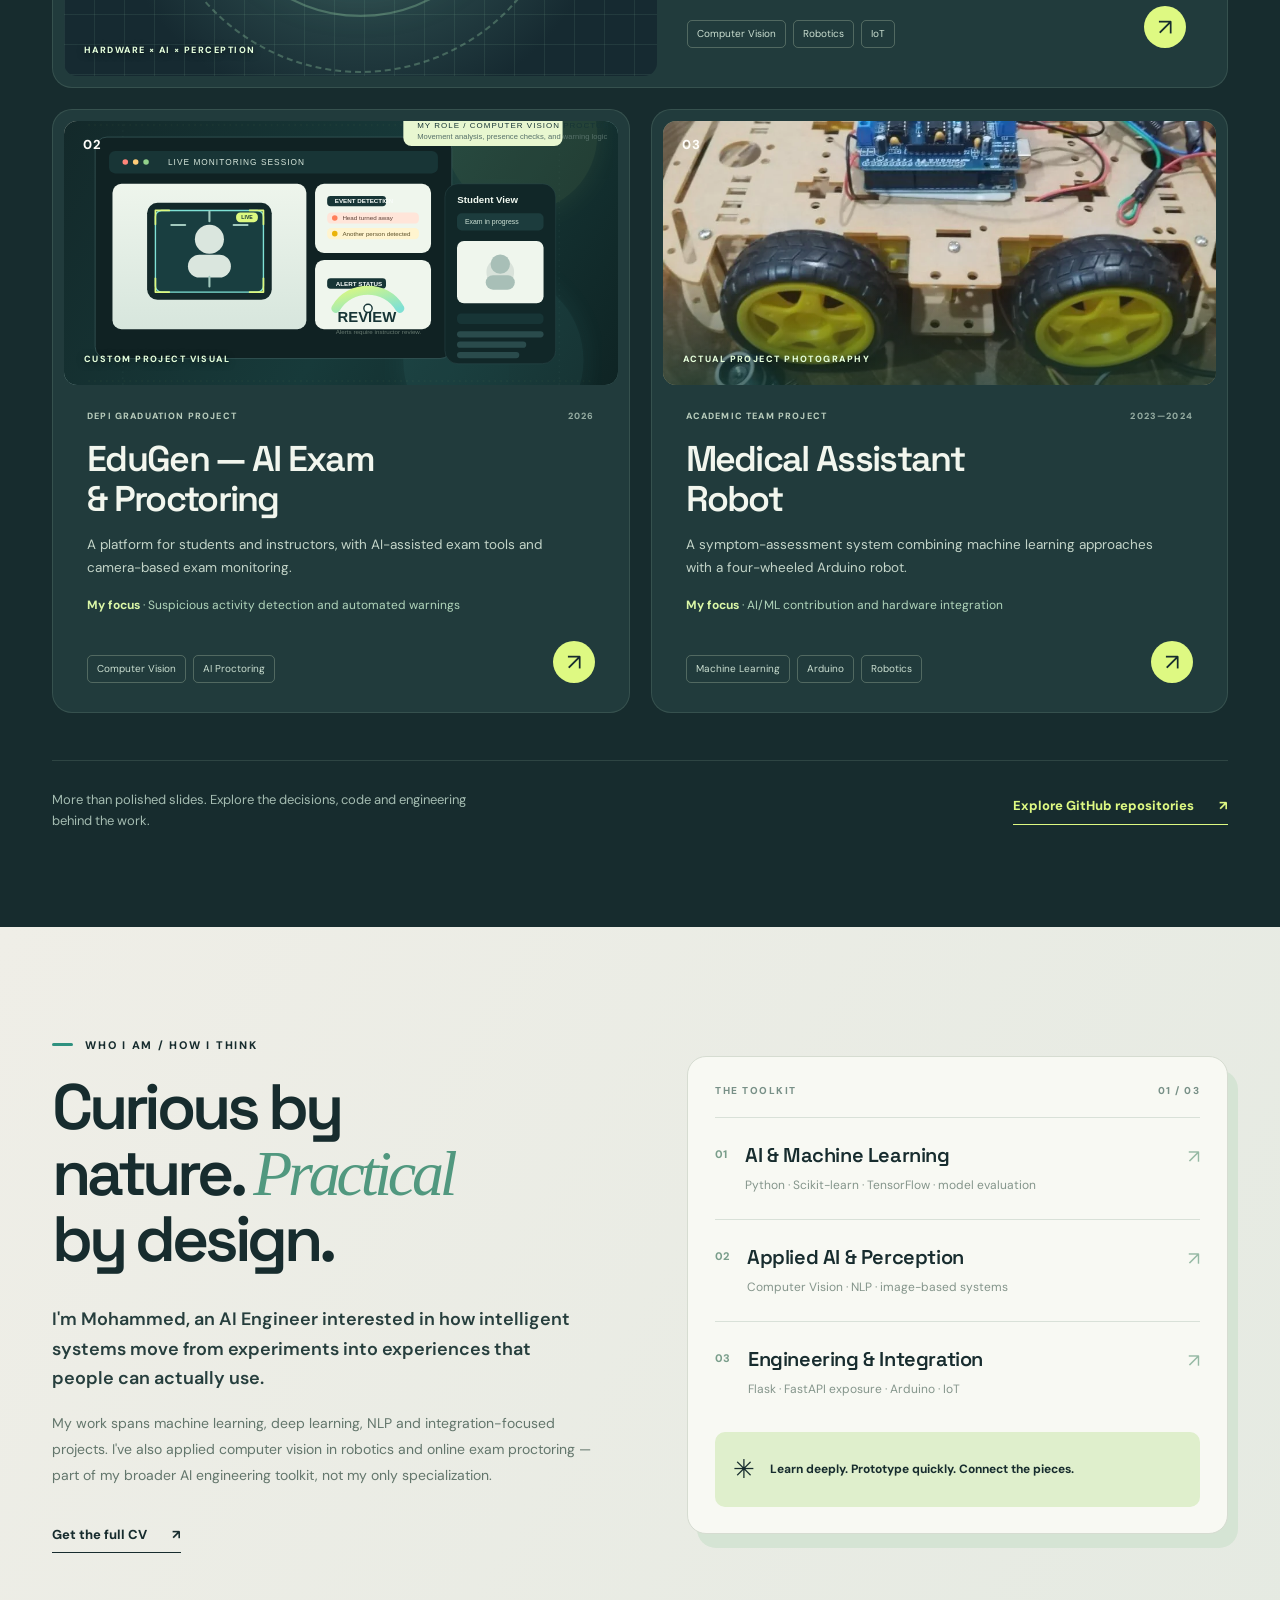
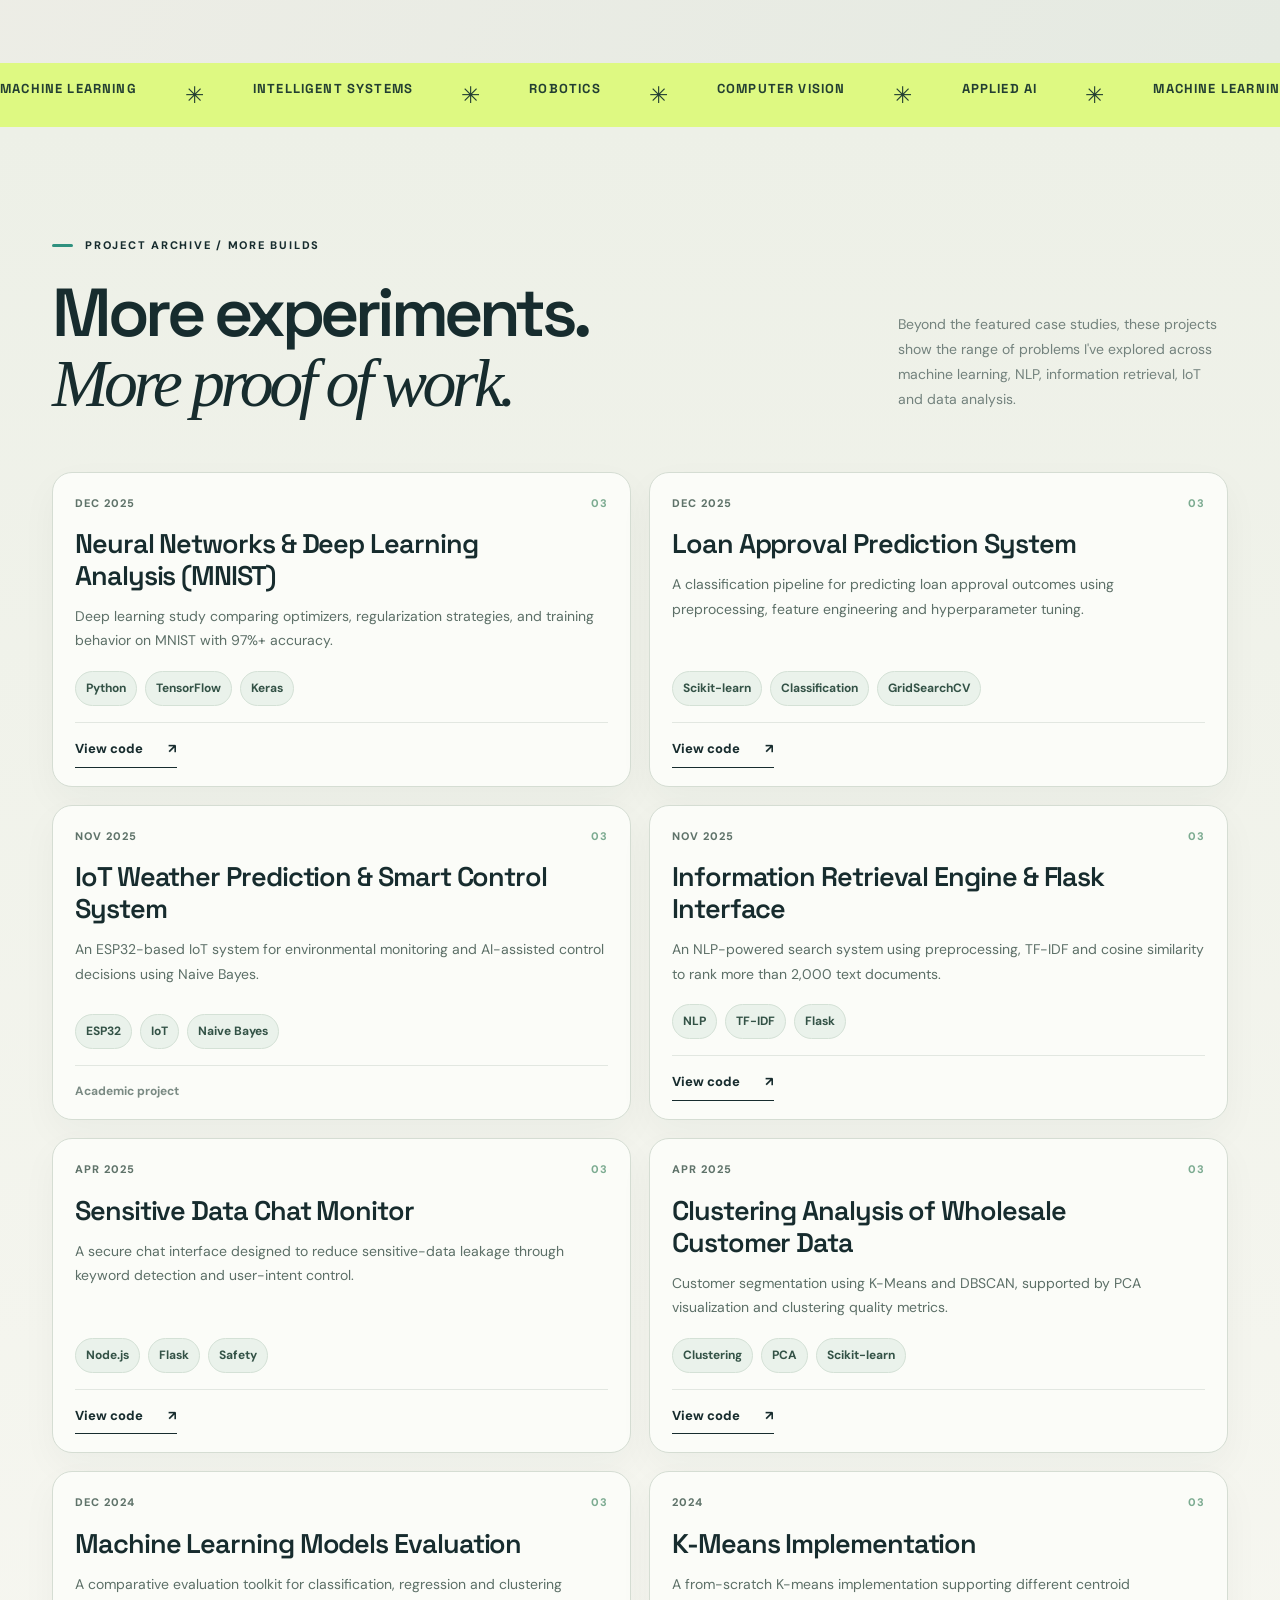
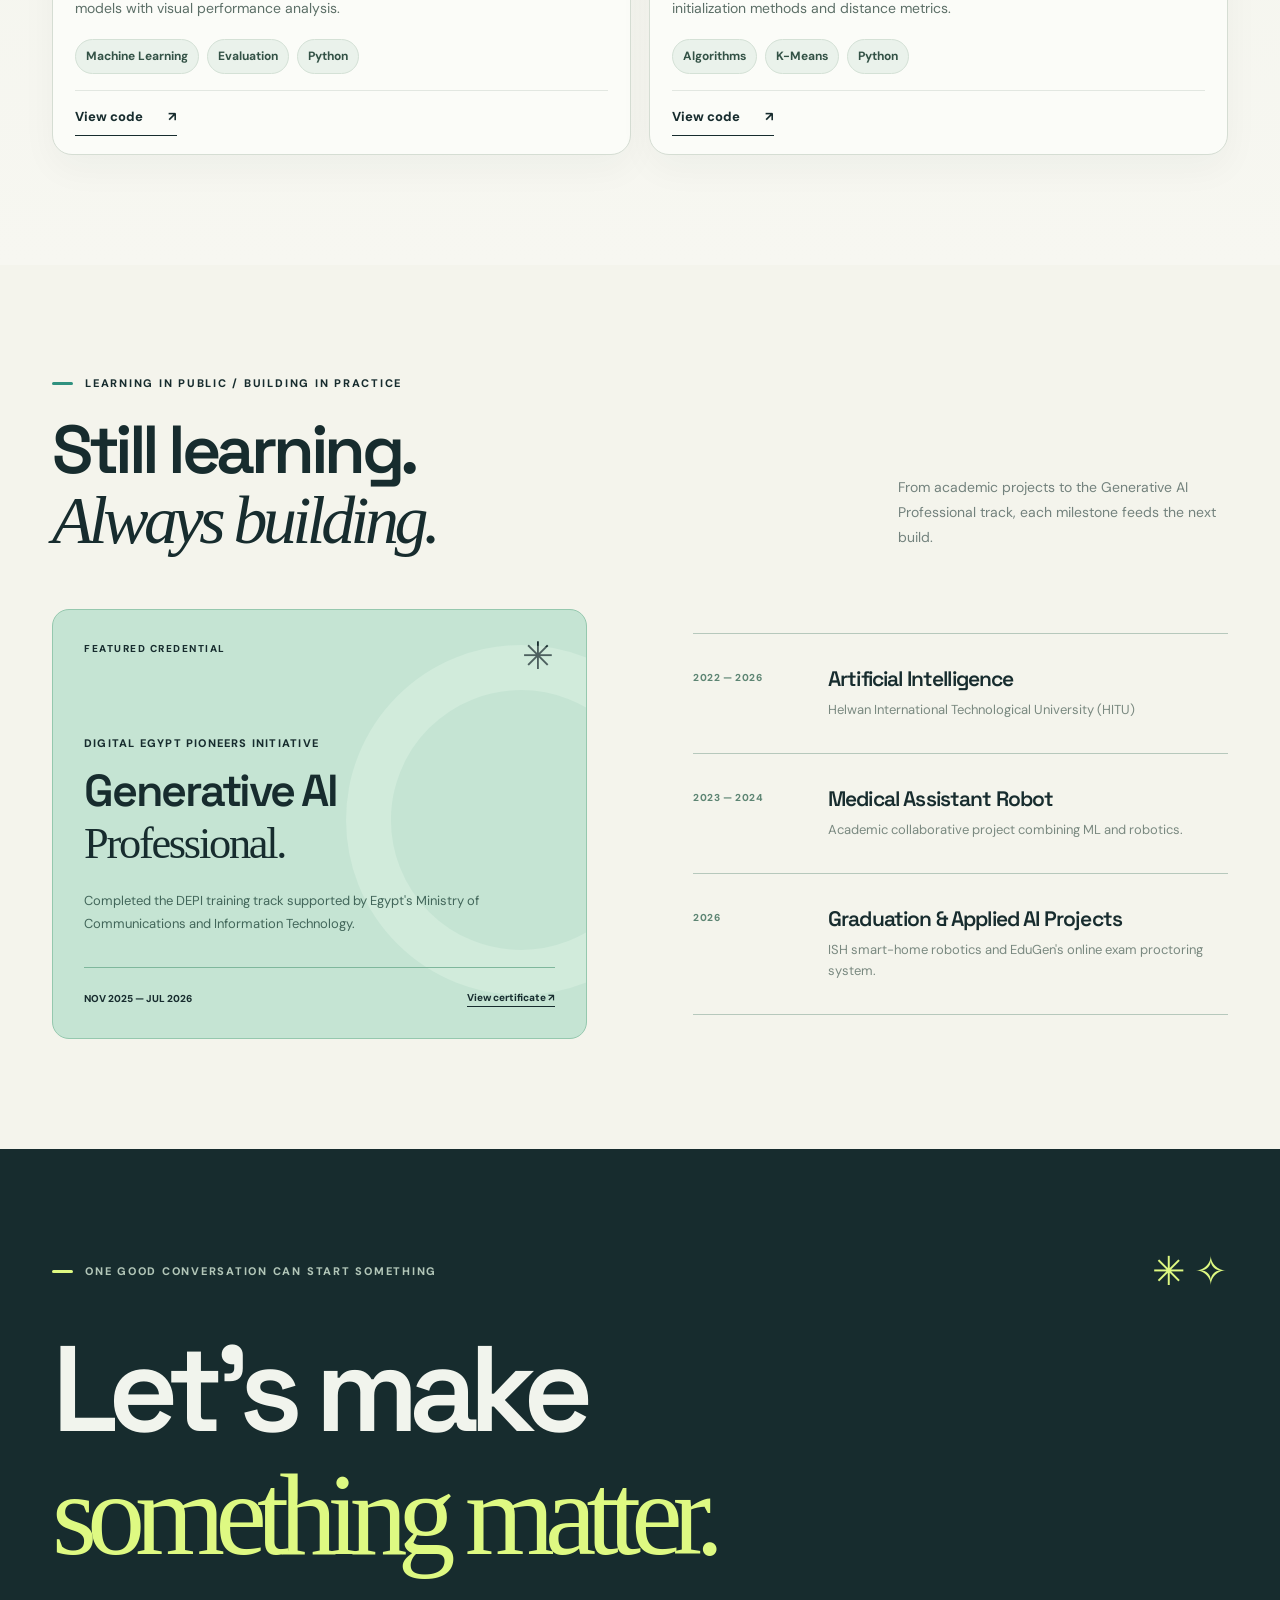
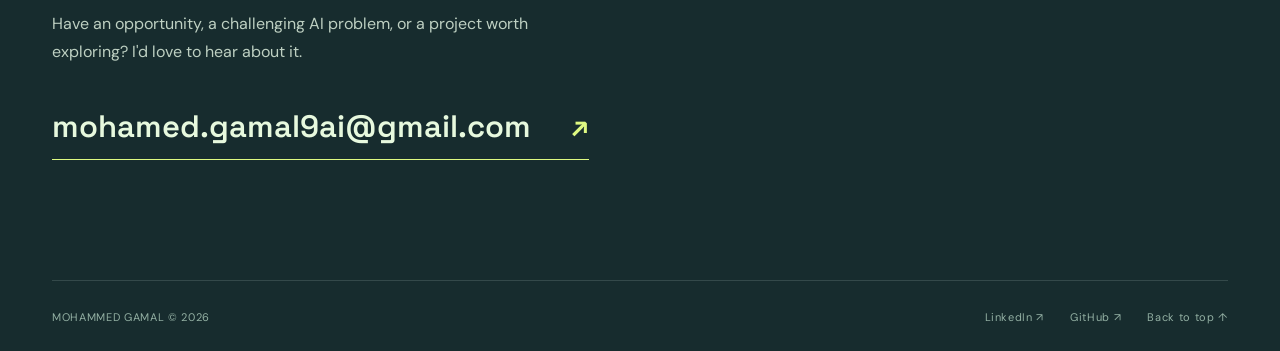
==== commit 0a77110e: "Improve portfolio content and project links" ====
--- a/index.html
+++ b/index.html
@@ -54,7 +54,7 @@
 
       <section class="work dark-zone section-pad" id="work" aria-labelledby="work-title">
         <div class="content-wrap">
-          <div class="section-heading section-heading-light"><div><p class="eyebrow eyebrow-light"><span class="eyebrow-bar"></span> SELECTED WORK / 2024—2026</p><h2 id="work-title">Proof is in<br/><em>the projects.</em></h2></div><p>Three different problems. One approach: build with purpose, test in reality, and make the technology useful.</p></div>
+          <div class="section-heading section-heading-light"><div><p class="eyebrow eyebrow-light"><span class="eyebrow-bar"></span> SELECTED WORK / 2023—2026</p><h2 id="work-title">Proof is in<br/><em>the projects.</em></h2></div><p>Three different problems. One approach: build with purpose, test in reality, and make the technology useful.</p></div>
           <div class="project-grid">
             <article class="featured-project feature-hero fade-up">
               <a class="feature-art ish-art" href="projects/ish.html" aria-label="Read ISH case study"><div class="art-grid" aria-hidden="true"></div><img src="https://raw.githubusercontent.com/Mohammed-Gamal-1/ISH-Intelligent-Spherical-Home/main/docs/assets/ish-prototype.jpg" alt="ISH intelligent spherical home robot prototype" loading="lazy" onerror="this.style.display='none'" /><div class="project-art-fallback" aria-hidden="true"><span class="ring ring-a"></span><span class="ring ring-b"></span><span class="device-eye"></span></div><span class="art-numeral">01</span><span class="art-label">HARDWARE × AI × PERCEPTION</span></a>
@@ -82,11 +82,11 @@
 <article class="archive-card fade-up"><div class="archive-card-top"><span>Dec 2025</span><span class="archive-count">03</span></div><h3>Neural Networks &amp; Deep Learning Analysis (MNIST)</h3><p>Deep learning study comparing optimizers, regularization strategies, and training behavior on MNIST with 97%+ accuracy.</p><div class="archive-tags"><span>Python</span><span>TensorFlow</span><span>Keras</span></div><div class="archive-actions"><a class="inline-link" href="https://github.com/Mohammed-Gamal-1/Neural_Networks_Tasks" target="_blank" rel="noopener noreferrer">View code <span aria-hidden="true">↗</span></a></div></article>
 <article class="archive-card fade-up"><div class="archive-card-top"><span>Dec 2025</span><span class="archive-count">03</span></div><h3>Loan Approval Prediction System</h3><p>A classification pipeline for predicting loan approval outcomes using preprocessing, feature engineering and hyperparameter tuning.</p><div class="archive-tags"><span>Scikit-learn</span><span>Classification</span><span>GridSearchCV</span></div><div class="archive-actions"><a class="inline-link" href="https://github.com/Mohammed-Gamal-1/Loan_Prediction_Project" target="_blank" rel="noopener noreferrer">View code <span aria-hidden="true">↗</span></a></div></article>
 <article class="archive-card fade-up"><div class="archive-card-top"><span>Nov 2025</span><span class="archive-count">03</span></div><h3>IoT Weather Prediction &amp; Smart Control System</h3><p>An ESP32-based IoT system for environmental monitoring and AI-assisted control decisions using Naive Bayes.</p><div class="archive-tags"><span>ESP32</span><span>IoT</span><span>Naive Bayes</span></div><div class="archive-actions"><span class="archive-note">Academic project</span></div></article>
-<article class="archive-card fade-up"><div class="archive-card-top"><span>Nov 2025</span><span class="archive-count">03</span></div><h3>Information Retrieval Engine &amp; Flask Interface</h3><p>An NLP-powered search system using preprocessing, TF-IDF and cosine similarity to rank more than 2,000 text documents.</p><div class="archive-tags"><span>NLP</span><span>TF-IDF</span><span>Flask</span></div><div class="archive-actions"><a class="inline-link" href="https://github.com/Amr-Belal-77/information-retrieval-gensim" target="_blank" rel="noopener noreferrer">View code <span aria-hidden="true">↗</span></a></div></article>
-<article class="archive-card fade-up"><div class="archive-card-top"><span>Apr 2025</span><span class="archive-count">03</span></div><h3>Sensitive Data Chat Monitor</h3><p>A secure chat interface designed to reduce sensitive-data leakage through keyword detection and user-intent control.</p><div class="archive-tags"><span>Node.js</span><span>Flask</span><span>Safety</span></div><div class="archive-actions"><a class="inline-link" href="https://github.com/Amr-Belal-77/sensitive-data-monitor" target="_blank" rel="noopener noreferrer">View code <span aria-hidden="true">↗</span></a></div></article>
-<article class="archive-card fade-up"><div class="archive-card-top"><span>Apr 2025</span><span class="archive-count">03</span></div><h3>Clustering Analysis of Wholesale Customer Data</h3><p>Customer segmentation using K-Means and DBSCAN, supported by PCA visualization and clustering quality metrics.</p><div class="archive-tags"><span>Clustering</span><span>PCA</span><span>Scikit-learn</span></div><div class="archive-actions"><a class="inline-link" href="https://github.com/Amr-Belal-77/Wholesale_clustering/tree/main" target="_blank" rel="noopener noreferrer">View code <span aria-hidden="true">↗</span></a></div></article>
-<article class="archive-card fade-up"><div class="archive-card-top"><span>Dec 2024</span><span class="archive-count">03</span></div><h3>Machine Learning Models Evaluation</h3><p>A comparative evaluation toolkit for classification, regression and clustering models with visual performance analysis.</p><div class="archive-tags"><span>Machine Learning</span><span>Evaluation</span><span>Python</span></div><div class="archive-actions"><a class="inline-link" href="https://github.com/Amr-Belal-77/Machine-Learning-Models-Evaluation-.git" target="_blank" rel="noopener noreferrer">View code <span aria-hidden="true">↗</span></a></div></article>
-<article class="archive-card fade-up"><div class="archive-card-top"><span>2024</span><span class="archive-count">03</span></div><h3>K-Means Implementation</h3><p>A from-scratch K-means implementation supporting different centroid initialization methods and distance metrics.</p><div class="archive-tags"><span>Algorithms</span><span>K-Means</span><span>Python</span></div><div class="archive-actions"><a class="inline-link" href="https://github.com/Amr-Belal-77/K-means-implementation.git" target="_blank" rel="noopener noreferrer">View code <span aria-hidden="true">↗</span></a></div></article>
+<article class="archive-card fade-up"><div class="archive-card-top"><span>Nov 2025</span><span class="archive-count">03</span></div><h3>Information Retrieval Engine &amp; Flask Interface</h3><p>An NLP-powered search system using preprocessing, TF-IDF and cosine similarity to rank more than 2,000 text documents.</p><div class="archive-tags"><span>NLP</span><span>TF-IDF</span><span>Flask</span></div><div class="archive-actions"><a class="inline-link" href="https://github.com/Mohammed-Gamal-1/information-retrieval-gensim" target="_blank" rel="noopener noreferrer">View code <span aria-hidden="true">↗</span></a></div></article>
+<article class="archive-card fade-up"><div class="archive-card-top"><span>Apr 2025</span><span class="archive-count">03</span></div><h3>Sensitive Data Chat Monitor</h3><p>A secure chat interface designed to reduce sensitive-data leakage through keyword detection and user-intent control.</p><div class="archive-tags"><span>Node.js</span><span>Flask</span><span>Safety</span></div><div class="archive-actions"><a class="inline-link" href="https://github.com/Mohammed-Gamal-1/sensitive-data-monitor" target="_blank" rel="noopener noreferrer">View code <span aria-hidden="true">↗</span></a></div></article>
+<article class="archive-card fade-up"><div class="archive-card-top"><span>Apr 2025</span><span class="archive-count">03</span></div><h3>Clustering Analysis of Wholesale Customer Data</h3><p>Customer segmentation using K-Means and DBSCAN, supported by PCA visualization and clustering quality metrics.</p><div class="archive-tags"><span>Clustering</span><span>PCA</span><span>Scikit-learn</span></div><div class="archive-actions"><a class="inline-link" href="https://github.com/Mohammed-Gamal-1/Wholesale_clustering" target="_blank" rel="noopener noreferrer">View code <span aria-hidden="true">↗</span></a></div></article>
+<article class="archive-card fade-up"><div class="archive-card-top"><span>Dec 2024</span><span class="archive-count">03</span></div><h3>Machine Learning Models Evaluation</h3><p>A comparative evaluation toolkit for classification, regression and clustering models with visual performance analysis.</p><div class="archive-tags"><span>Machine Learning</span><span>Evaluation</span><span>Python</span></div><div class="archive-actions"><a class="inline-link" href="https://github.com/Mohammed-Gamal-1/Machine-Learning-Models-Evaluation-" target="_blank" rel="noopener noreferrer">View code <span aria-hidden="true">↗</span></a></div></article>
+<article class="archive-card fade-up"><div class="archive-card-top"><span>2024</span><span class="archive-count">03</span></div><h3>K-Means Implementation</h3><p>A from-scratch K-means implementation supporting different centroid initialization methods and distance metrics.</p><div class="archive-tags"><span>Algorithms</span><span>K-Means</span><span>Python</span></div><div class="archive-actions"><a class="inline-link" href="https://github.com/Mohammed-Gamal-1/KMeans-from-scratch" target="_blank" rel="noopener noreferrer">View code <span aria-hidden="true">↗</span></a></div></article>
 </div></div></section>
 
       <section class="journey section-pad" id="journey" aria-labelledby="journey-title"><div class="content-wrap"><div class="section-heading"><div><p class="eyebrow"><span class="eyebrow-bar"></span> LEARNING IN PUBLIC / BUILDING IN PRACTICE</p><h2 id="journey-title">Still learning.<br/><em>Always building.</em></h2></div><p>From academic projects to the Generative AI Professional track, each milestone feeds the next build.</p></div><div class="journey-layout"><div class="credential-card fade-up"><div class="credential-top"><span>FEATURED CREDENTIAL</span><span class="asterisk">✳</span></div><p class="credential-program">DIGITAL EGYPT PIONEERS INITIATIVE</p><h3>Generative AI<br/><em>Professional.</em></h3><p>Completed the DEPI training track supported by Egypt's Ministry of Communications and Information Technology.</p><div class="credential-bottom"><span>NOV 2025 — JUL 2026</span><a href="assets/Mohammed_Gamal_DEPI_Certificate.pdf" target="_blank" rel="noopener noreferrer">View certificate ↗</a></div></div><div class="timeline"><div class="timeline-entry"><div class="time-meta">2022 — 2026</div><div class="time-body"><h3>Artificial Intelligence</h3><p>Helwan International Technological University (HITU)</p></div></div><div class="timeline-entry"><div class="time-meta">2023 — 2024</div><div class="time-body"><h3>Medical Assistant Robot</h3><p>Academic collaborative project combining ML and robotics.</p></div></div><div class="timeline-entry"><div class="time-meta">2026</div><div class="time-body"><h3>Graduation & Applied AI Projects</h3><p>ISH smart-home robotics and EduGen's online exam proctoring system.</p></div></div></div></div></div></section>
